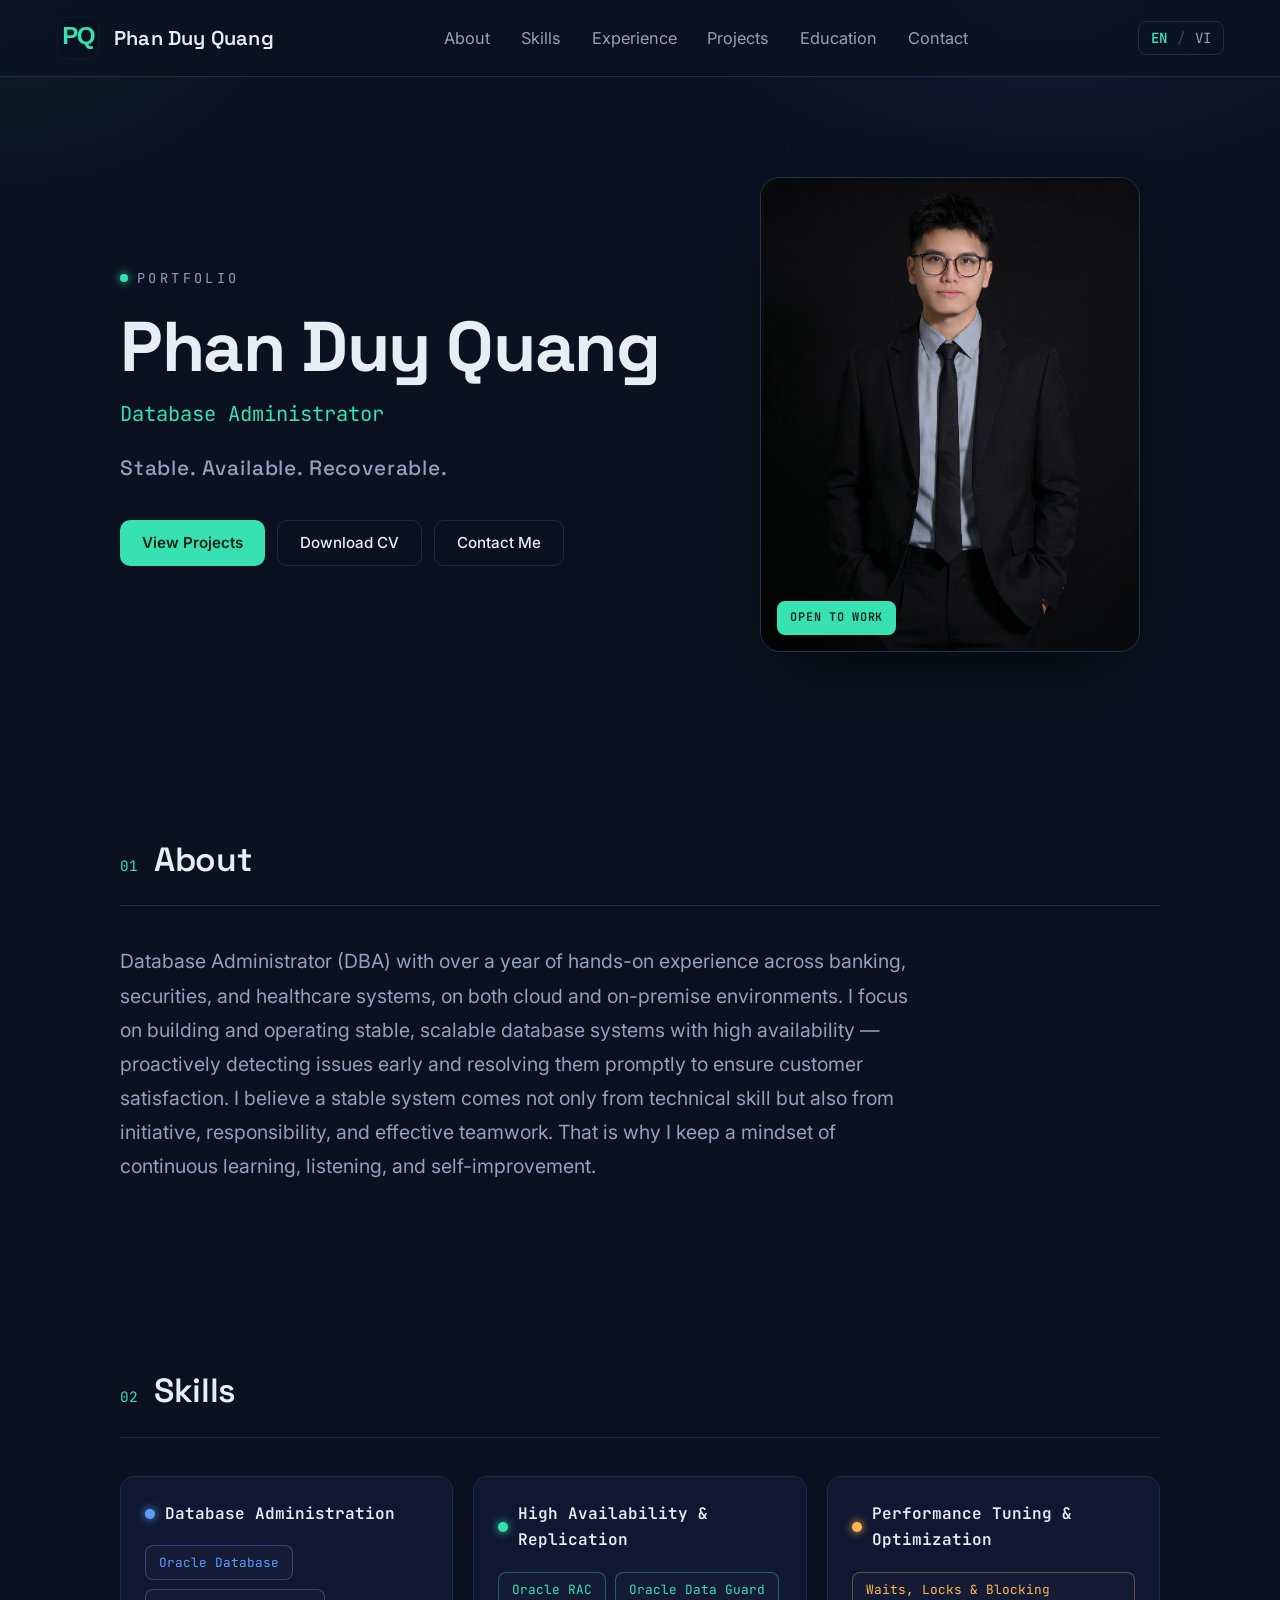
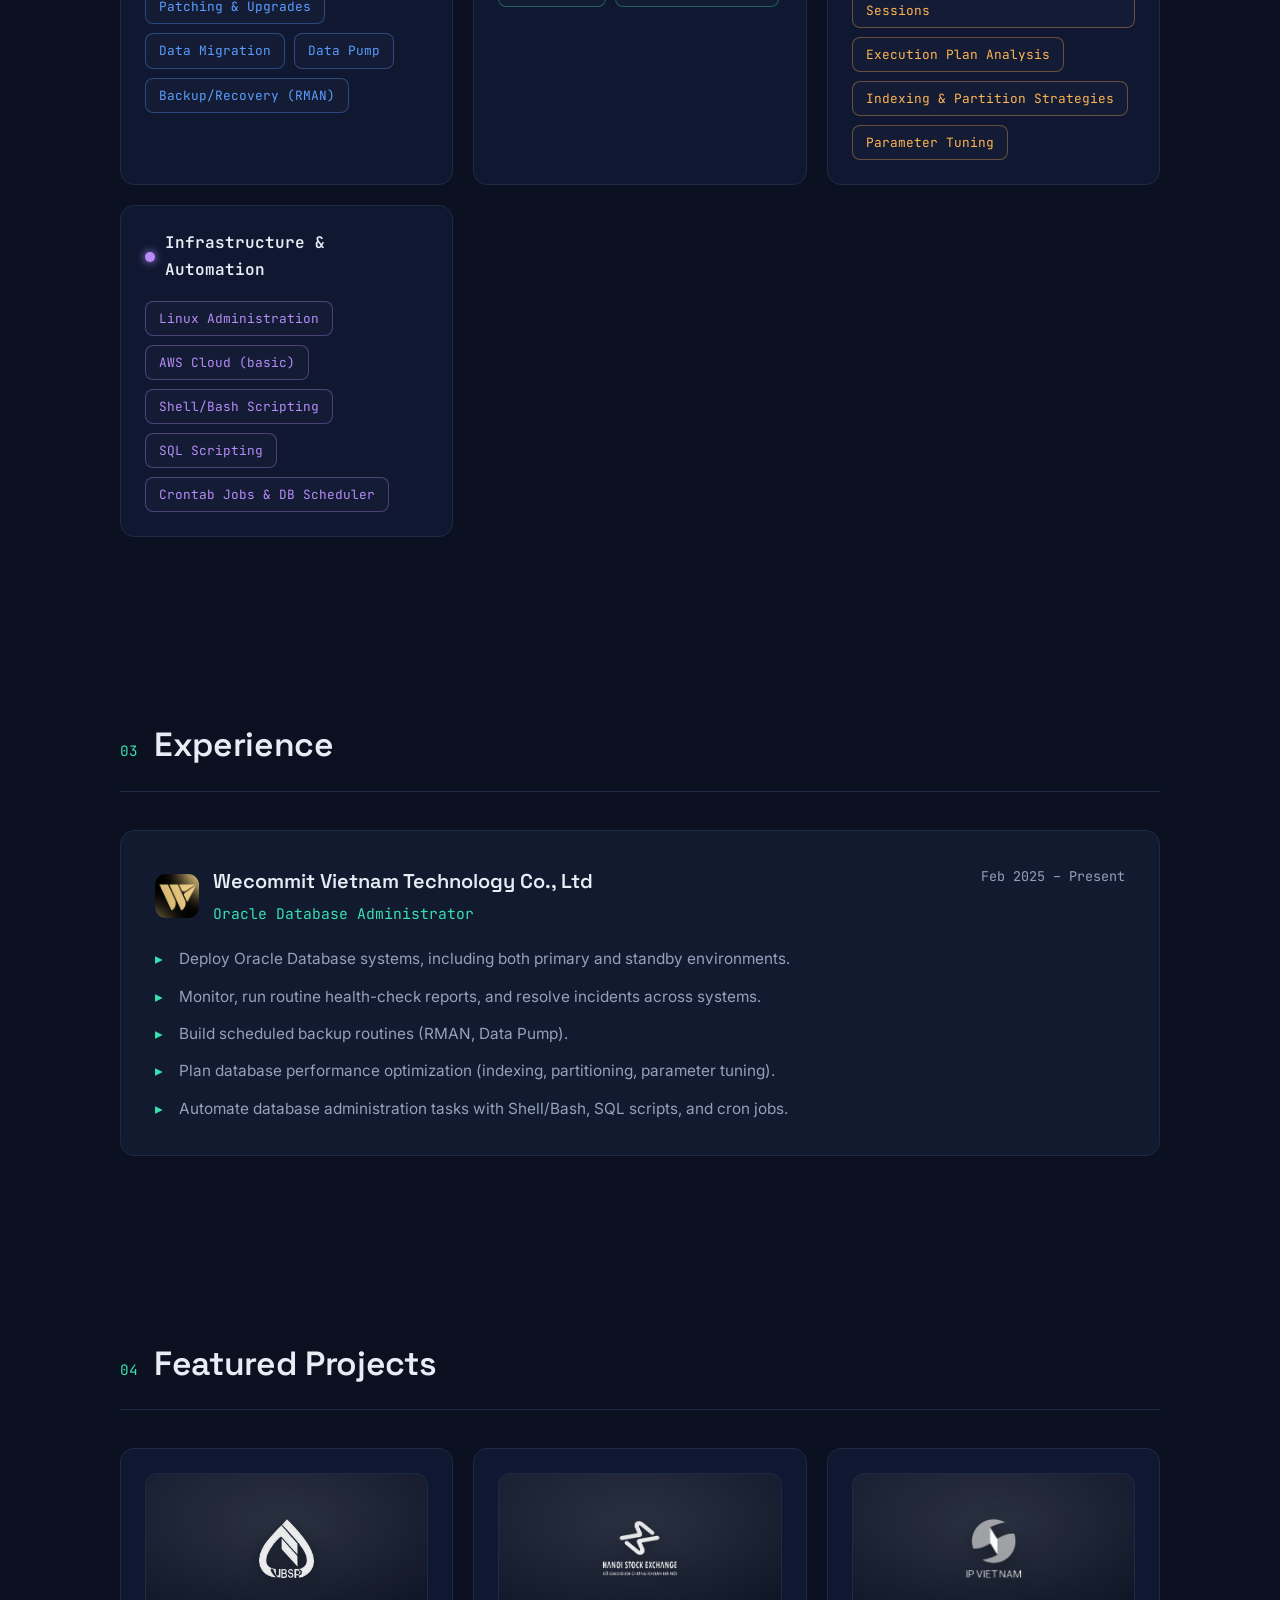
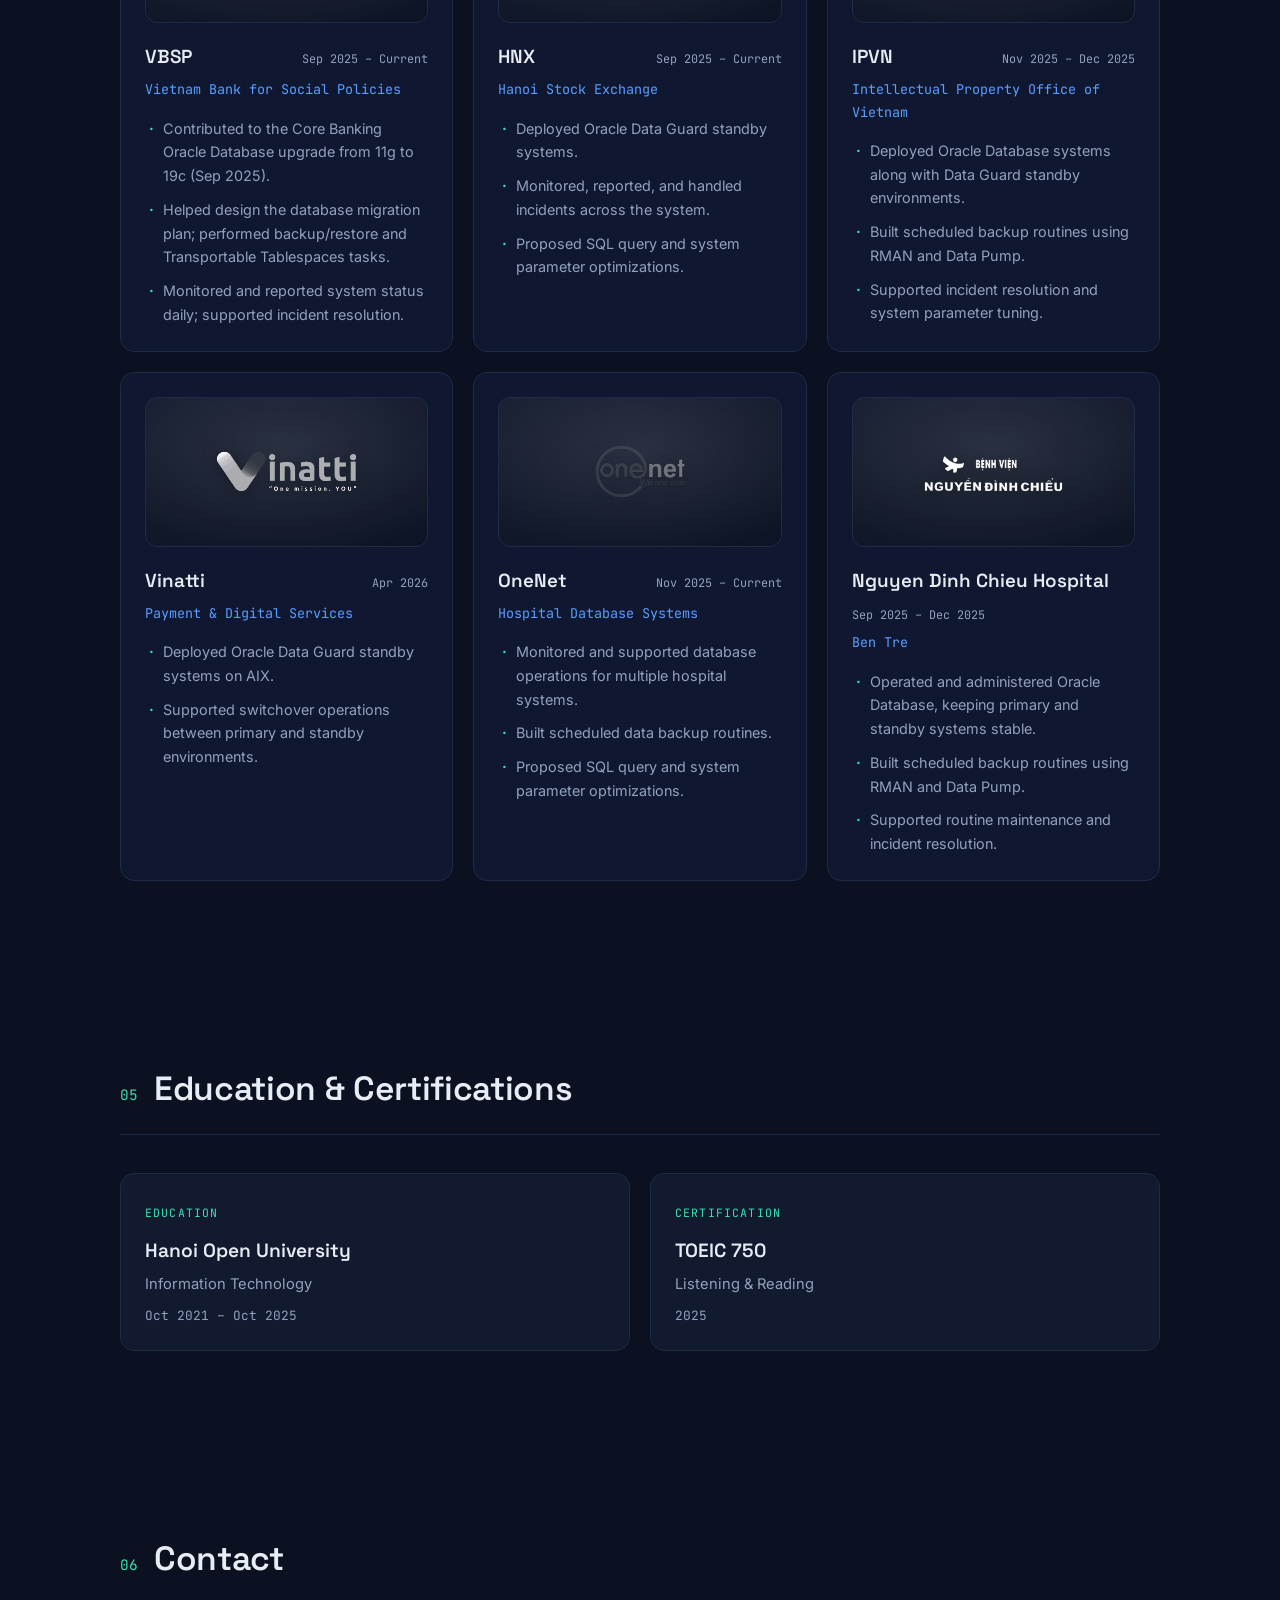
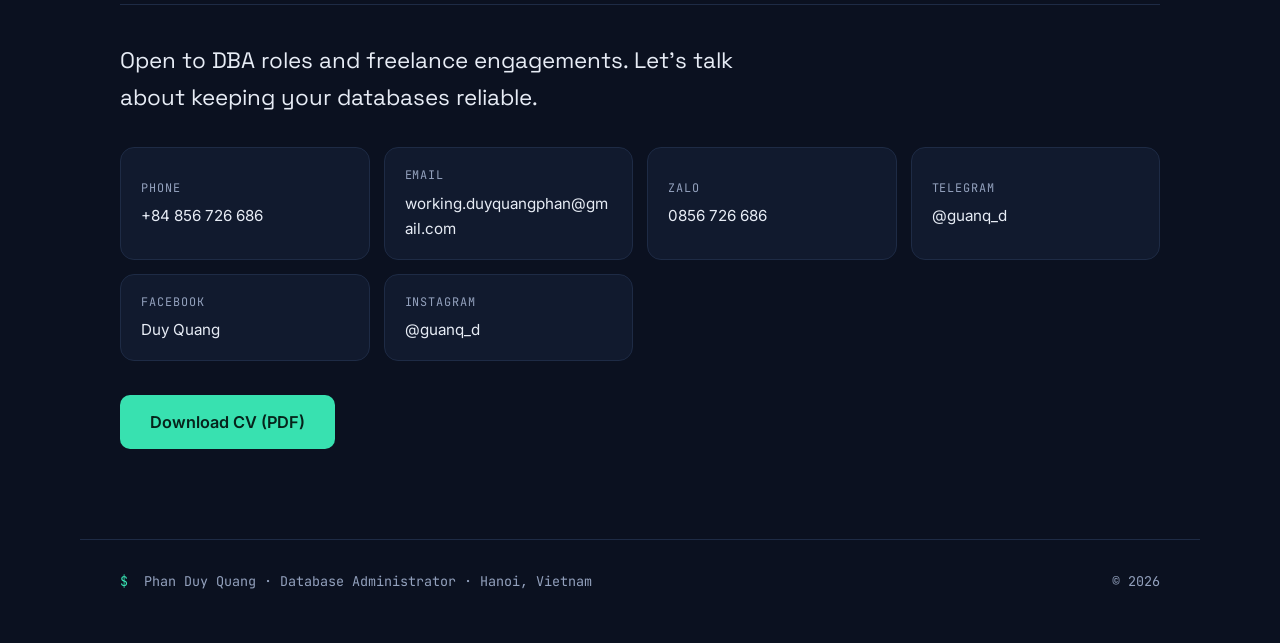
==== index.html @ d7427699 "web code xong" ====
<!doctype html>
<html lang="en">
  <head>
    <meta charset="UTF-8" />
    <meta name="viewport" content="width=device-width, initial-scale=1.0" />

    <title>Phan Duy Quang — Database Administrator</title>
    <meta
      name="description"
      content="Phan Duy Quang — Database Administrator (DBA). Production experience across banking, government, and healthcare systems. Stable. Available. Recoverable."
    />
    <meta name="author" content="Phan Duy Quang" />

    <meta property="og:type" content="website" />
    <meta
      property="og:title"
      content="Phan Duy Quang — Database Administrator"
    />
    <meta
      property="og:description"
      content="DBA · Banking, government & healthcare systems · Stable. Available. Recoverable."
    />
    <meta property="og:image" content="assets/og-image.png" />

    <link rel="icon" href="assets/logo-pq.svg" />

    <link rel="preconnect" href="https://fonts.googleapis.com" />
    <link rel="preconnect" href="https://fonts.gstatic.com" crossorigin />
    <link
      href="https://fonts.googleapis.com/css2?family=Space+Grotesk:wght@400;500;600;700&family=Inter:wght@400;500;600&family=JetBrains+Mono:wght@400;500;600&display=swap"
      rel="stylesheet"
    />

    <link rel="stylesheet" href="style.css" />
  </head>
  <body>
    <!-- ========================= NAVBAR ========================= -->
    <header class="nav" id="nav">
      <a href="#hero" class="nav__brand">
        <img src="assets/logo-pq.svg" alt="PQ" class="nav__logo" />
        <span class="nav__name">Phan Duy Quang</span>
      </a>

      <nav class="nav__links" id="navLinks">
        <a href="#about" data-i18n="nav.about">About</a>
        <a href="#skills" data-i18n="nav.skills">Skills</a>
        <a href="#experience" data-i18n="nav.experience">Experience</a>
        <a href="#projects" data-i18n="nav.projects">Projects</a>
        <a href="#education" data-i18n="nav.education">Education</a>
        <a href="#contact" data-i18n="nav.contact">Contact</a>
        <button class="lang-toggle lang-toggle--inmenu" data-lang-toggle>
          <span class="lang-toggle__opt" data-lang-en>EN</span>
          <span class="lang-toggle__sep">/</span>
          <span class="lang-toggle__opt" data-lang-vi>VI</span>
        </button>
      </nav>

      <div class="nav__right">
        <button class="lang-toggle lang-toggle--desktop" data-lang-toggle>
          <span class="lang-toggle__opt" data-lang-en>EN</span>
          <span class="lang-toggle__sep">/</span>
          <span class="lang-toggle__opt" data-lang-vi>VI</span>
        </button>
        <button
          class="nav__burger"
          id="burger"
          aria-label="Menu"
          aria-expanded="false"
        >
          <span></span><span></span><span></span>
        </button>
      </div>
    </header>

    <main>
      <!-- ========================= HERO ========================= -->
      <section class="hero" id="hero">
        <div class="hero__inner reveal">
          <p class="hero__eyebrow">
            <span class="hero__status-dot"></span>
            <span>PORTFOLIO</span>
          </p>
          <h1 class="hero__name">Phan Duy Quang</h1>
          <p class="hero__role">Database Administrator</p>
          <p class="hero__tagline" data-i18n="hero.tagline">
            Stable. Available. Recoverable.
          </p>
          <div class="hero__cta">
            <a
              href="#projects"
              class="btn btn--primary"
              data-i18n="hero.viewProjects"
              >View Projects</a
            >
            <a
              href="assets/CV_PhanDuyQuang_EN.pdf"
              download
              class="btn btn--ghost"
              data-i18n="hero.downloadCV"
              >Download CV</a
            >
            <a href="#contact" class="btn btn--ghost" data-i18n="hero.contact"
              >Contact Me</a
            >
          </div>
        </div>

        <div class="hero__photo reveal">
          <div class="hero__photo-frame">
            <img src="assets/portrait_hero.png" alt="Phan Duy Quang" />
            <span class="hero__photo-badge" data-i18n="hero.openToWork"
              >OPEN TO WORK</span
            >
          </div>
        </div>
      </section>

      <!-- ========================= ABOUT ========================= -->
      <section class="section" id="about">
        <div class="section__head reveal">
          <span class="section__no">01</span>
          <h2 class="section__title" data-i18n="about.title">About</h2>
        </div>
        <div class="about reveal">
          <p class="about__lead" data-i18n="about.text">
            Database Administrator (DBA) with over a year of hands-on experience
            across banking, securities, and healthcare systems, on both cloud
            and on-premise environments. I focus on building and operating
            stable, scalable database systems with high availability —
            proactively detecting issues early and resolving them promptly to
            ensure customer satisfaction. I believe a stable system comes not
            only from technical skill but also from initiative, responsibility,
            and effective teamwork. That is why I keep a mindset of continuous
            learning, listening, and self-improvement.
          </p>
        </div>
      </section>

      <!-- ========================= SKILLS (4 card màu) ========================= -->
      <section class="section" id="skills">
        <div class="section__head reveal">
          <span class="section__no">02</span>
          <h2 class="section__title" data-i18n="skills.title">Skills</h2>
        </div>

        <div class="skillgrid">
          <!-- Card 1: xanh dương -->
          <div class="skillcard skillcard--blue reveal">
            <div class="skillcard__head">
              <span class="skillcard__dot"></span>
              <h3 class="skillcard__name" data-i18n="skills.g1">
                Database Administration
              </h3>
            </div>
            <div class="skillcard__tags">
              <span>Oracle Database</span>
              <span>Patching &amp; Upgrades</span>
              <span>Data Migration</span>
              <span>Data Pump</span>
              <span>Backup/Recovery (RMAN)</span>
            </div>
          </div>

          <!-- Card 2: xanh lá -->
          <div class="skillcard skillcard--green reveal">
            <div class="skillcard__head">
              <span class="skillcard__dot"></span>
              <h3 class="skillcard__name" data-i18n="skills.g2">
                High Availability &amp; Replication
              </h3>
            </div>
            <div class="skillcard__tags">
              <span>Oracle RAC</span>
              <span>Oracle Data Guard</span>
            </div>
          </div>

          <!-- Card 3: cam -->
          <div class="skillcard skillcard--orange reveal">
            <div class="skillcard__head">
              <span class="skillcard__dot"></span>
              <h3 class="skillcard__name" data-i18n="skills.g3">
                Performance Tuning &amp; Optimization
              </h3>
            </div>
            <div class="skillcard__tags">
              <span>Waits, Locks &amp; Blocking Sessions</span>
              <span>Execution Plan Analysis</span>
              <span>Indexing &amp; Partition Strategies</span>
              <span>Parameter Tuning</span>
            </div>
          </div>

          <!-- Card 4: tím -->
          <div class="skillcard skillcard--purple reveal">
            <div class="skillcard__head">
              <span class="skillcard__dot"></span>
              <h3 class="skillcard__name" data-i18n="skills.g4">
                Infrastructure &amp; Automation
              </h3>
            </div>
            <div class="skillcard__tags">
              <span>Linux Administration</span>
              <span>AWS Cloud (basic)</span>
              <span>Shell/Bash Scripting</span>
              <span>SQL Scripting</span>
              <span>Crontab Jobs &amp; DB Scheduler</span>
            </div>
          </div>
        </div>
      </section>

      <!-- ========================= EXPERIENCE ========================= -->
      <section class="section" id="experience">
        <div class="section__head reveal">
          <span class="section__no">03</span>
          <h2 class="section__title" data-i18n="experience.title">
            Experience
          </h2>
        </div>
        <div class="exp reveal">
          <div class="exp__head">
            <div class="exp__company-wrap">
              <img src="assets\wecommit.jpg" alt="Wecommit" class="exp__logo" />
              <div>
                <h3 class="exp__company">
                  Wecommit Vietnam Technology Co., Ltd
                </h3>
                <p class="exp__role">Oracle Database Administrator</p>
              </div>
            </div>
            <span class="exp__date"
              >Feb 2025 –
              <span data-i18n="experience.present">Present</span></span
            >
          </div>
          <ul class="exp__list">
            <li data-i18n="experience.b1">
              Deploy Oracle Database systems, including both primary and standby
              environments.
            </li>
            <li data-i18n="experience.b2">
              Monitor, run routine health-check reports, and resolve incidents
              across systems.
            </li>
            <li data-i18n="experience.b3">
              Build scheduled backup routines (RMAN, Data Pump).
            </li>
            <li data-i18n="experience.b4">
              Plan database performance optimization (indexing, partitioning,
              parameter tuning).
            </li>
            <li data-i18n="experience.b5">
              Automate database administration tasks with Shell/Bash, SQL
              scripts, and cron jobs.
            </li>
          </ul>
        </div>
      </section>

      <!-- ========================= PROJECTS (6 card, có logo, không tech badge) ========================= -->
      <section class="section" id="projects">
        <div class="section__head reveal">
          <span class="section__no">04</span>
          <h2 class="section__title" data-i18n="projects.title">
            Featured Projects
          </h2>
        </div>
        <div class="projects">
          <!-- 1. VBSP -->
          <article class="project reveal">
            <div class="project__logo" data-overlay="View details">
              <img src="assets/logo_vbsp.png" alt="VBSP" />
            </div>
            <div class="project__top">
              <h3 class="project__name">VBSP</h3>
              <span class="project__date"
                >Sep 2025 – <span data-i18n="proj.current">Current</span></span
              >
            </div>
            <p class="project__sub" data-i18n="projects.p1sub">
              Vietnam Bank for Social Policies
            </p>
            <ul class="project__list">
              <li data-i18n="projects.p1b1">
                Contributed to the Core Banking Oracle Database upgrade from 11g
                to 19c (Sep 2025).
              </li>
              <li data-i18n="projects.p1b2">
                Helped design the database migration plan; performed
                backup/restore and Transportable Tablespaces tasks.
              </li>
              <li data-i18n="projects.p1b3">
                Monitored and reported system status daily; supported incident
                resolution.
              </li>
            </ul>
          </article>

          <!-- 2. HNX -->
          <article class="project reveal">
            <div class="project__logo" data-overlay="View details">
              <img src="assets/logo_hnx.png" alt="HNX" />
            </div>
            <div class="project__top">
              <h3 class="project__name">HNX</h3>
              <span class="project__date"
                >Sep 2025 – <span data-i18n="proj.current2">Current</span></span
              >
            </div>
            <p class="project__sub" data-i18n="projects.p2sub">
              Hanoi Stock Exchange
            </p>
            <ul class="project__list">
              <li data-i18n="projects.p2b1">
                Deployed Oracle Data Guard standby systems.
              </li>
              <li data-i18n="projects.p2b2">
                Monitored, reported, and handled incidents across the system.
              </li>
              <li data-i18n="projects.p2b3">
                Proposed SQL query and system parameter optimizations.
              </li>
            </ul>
          </article>

          <!-- 3. IPVN -->
          <article class="project reveal">
            <div class="project__logo" data-overlay="View details">
              <img src="assets/logo_ipvn.png" alt="IPVN" />
            </div>
            <div class="project__top">
              <h3 class="project__name">IPVN</h3>
              <span class="project__date">Nov 2025 – Dec 2025</span>
            </div>
            <p class="project__sub" data-i18n="projects.p3sub">
              Intellectual Property Office of Vietnam
            </p>
            <ul class="project__list">
              <li data-i18n="projects.p3b1">
                Deployed Oracle Database systems along with Data Guard standby
                environments.
              </li>
              <li data-i18n="projects.p3b2">
                Built scheduled backup routines using RMAN and Data Pump.
              </li>
              <li data-i18n="projects.p3b3">
                Supported incident resolution and system parameter tuning.
              </li>
            </ul>
          </article>

          <!-- 4. Vinatti -->
          <article class="project reveal">
            <div class="project__logo" data-overlay="View details">
              <img src="assets/logo_vinatti.png" alt="Vinatti" />
            </div>
            <div class="project__top">
              <h3 class="project__name">Vinatti</h3>
              <span class="project__date">Apr 2026</span>
            </div>
            <p class="project__sub" data-i18n="projects.p4sub">
              Payment &amp; Digital Services
            </p>
            <ul class="project__list">
              <li data-i18n="projects.p4b1">
                Deployed Oracle Data Guard standby systems on AIX.
              </li>
              <li data-i18n="projects.p4b2">
                Supported switchover operations between primary and standby
                environments.
              </li>
            </ul>
          </article>

          <!-- 5. OneNet -->
          <article class="project reveal">
            <div class="project__logo" data-overlay="View details">
              <img src="assets/logo_onenet.png" alt="OneNet" />
            </div>
            <div class="project__top">
              <h3 class="project__name">OneNet</h3>
              <span class="project__date"
                >Nov 2025 – <span data-i18n="proj.current3">Current</span></span
              >
            </div>
            <p class="project__sub" data-i18n="projects.p5sub">
              Hospital Database Systems
            </p>
            <ul class="project__list">
              <li data-i18n="projects.p5b1">
                Monitored and supported database operations for multiple
                hospital systems.
              </li>
              <li data-i18n="projects.p5b2">
                Built scheduled data backup routines.
              </li>
              <li data-i18n="projects.p5b3">
                Proposed SQL query and system parameter optimizations.
              </li>
            </ul>
          </article>

          <!-- 6. Bệnh viện Nguyễn Đình Chiểu -->
          <article class="project reveal">
            <div class="project__logo" data-overlay="View details">
              <img src="assets/logo_ndc.png" alt="Nguyen Dinh Chieu Hospital" />
            </div>
            <div class="project__top">
              <h3 class="project__name" data-i18n="projects.p6name">
                Nguyen Dinh Chieu Hospital
              </h3>
              <span class="project__date">Sep 2025 – Dec 2025</span>
            </div>
            <p class="project__sub" data-i18n="projects.p6sub">Ben Tre</p>
            <ul class="project__list">
              <li data-i18n="projects.p6b1">
                Operated and administered Oracle Database, keeping primary and
                standby systems stable.
              </li>
              <li data-i18n="projects.p6b2">
                Built scheduled backup routines using RMAN and Data Pump.
              </li>
              <li data-i18n="projects.p6b3">
                Supported routine maintenance and incident resolution.
              </li>
            </ul>
          </article>
        </div>
      </section>

      <!-- ========================= EDUCATION ========================= -->
      <section class="section" id="education">
        <div class="section__head reveal">
          <span class="section__no">05</span>
          <h2 class="section__title" data-i18n="education.title">
            Education &amp; Certifications
          </h2>
        </div>
        <div class="edu">
          <div class="edu__card reveal">
            <span class="edu__tag" data-i18n="education.eduTag">Education</span>
            <h3 class="edu__title" data-i18n="education.school">
              Hanoi Open University
            </h3>
            <p class="edu__meta" data-i18n="education.major">
              Information Technology
            </p>
            <p class="edu__date">Oct 2021 – Oct 2025</p>
          </div>
          <div class="edu__card reveal">
            <span class="edu__tag" data-i18n="education.certTag"
              >Certification</span
            >
            <h3 class="edu__title">TOEIC 750</h3>
            <p class="edu__meta">Listening &amp; Reading</p>
            <p class="edu__date">2025</p>
          </div>
        </div>
      </section>

      <!-- ========================= CONTACT (5 ô bấm được) ========================= -->
      <section class="section" id="contact">
        <div class="section__head reveal">
          <span class="section__no">06</span>
          <h2 class="section__title" data-i18n="contact.title">Contact</h2>
        </div>
        <div class="contact reveal">
          <p class="contact__lead" data-i18n="contact.lead">
            Open to DBA roles and freelance engagements. Let's talk about
            keeping your databases reliable.
          </p>

          <!-- Hàng trên: liên hệ trực tiếp -->
          <div class="contact__grid contact__grid--primary">
            <a class="contact__item" href="tel:+84856726686">
              <span class="contact__label" data-i18n="contact.phone"
                >Phone</span
              >
              <span class="contact__value">+84 856 726 686</span>
            </a>
            <a
              class="contact__item"
              href="mailto:working.duyquangphan@gmail.com"
            >
              <span class="contact__label">Email</span>
              <span class="contact__value">working.duyquangphan@gmail.com</span>
            </a>
            <a
              class="contact__item"
              href="https://zalo.me/0856726686"
              target="_blank"
              rel="noopener"
            >
              <span class="contact__label">Zalo</span>
              <span class="contact__value">0856 726 686</span>
            </a>
            <a
              class="contact__item"
              href="https://t.me/guanq_d"
              target="_blank"
              rel="noopener"
            >
              <span class="contact__label">Telegram</span>
              <span class="contact__value">@guanq_d</span>
            </a>
          </div>
          <!-- Hàng dưới: mạng xã hội -->
          <div class="contact__grid contact__grid--social">
            <a
              class="contact__item"
              href="https://www.facebook.com/duy.quang.97192"
              target="_blank"
              rel="noopener"
            >
              <span class="contact__label">Facebook</span>
              <span class="contact__value">Duy Quang</span>
            </a>
            <a
              class="contact__item"
              href="https://www.instagram.com/guanq_d/"
              target="_blank"
              rel="noopener"
            >
              <span class="contact__label">Instagram</span>
              <span class="contact__value">@guanq_d</span>
            </a>
          </div>

          <a
            href="assets/CV_PhanDuyQuang_EN.pdf"
            download
            class="btn btn--primary btn--lg contact__cv"
            data-i18n="contact.downloadCV"
            >Download CV (PDF)</a
          >
        </div>
      </section>
    </main>

    <!-- ========================= FOOTER ========================= -->
    <footer class="footer">
      <p class="footer__line">
        <span class="footer__prompt">$</span>
        <span>Phan Duy Quang · Database Administrator · Hanoi, Vietnam</span>
      </p>
      <p class="footer__year">© <span id="year"></span></p>
    </footer>

    <script src="script.js"></script>
  </body>
</html>
---- style.css ----
/* =========================================================
   PORTFOLIO — Phan Duy Quang (Database Administrator)
   Bản chốt: header to hơn, skills 4 card màu, 6 project card
   có logo, contact 5 ô bấm được.
   ========================================================= */

:root {
  --bg:        #0B1120;
  --bg-soft:   #111a2e;
  --bg-card:   #0f1830;
  --line:      #1e2b45;
  --text:      #e7ecf5;
  --text-dim:  #93a1bd;
  --accent:    #38E1B0;
  --accent-2:  #5b9dff;

  /* màu 4 nhóm skill */
  --sk-blue:   #5b9dff;
  --sk-green:  #38E1B0;
  --sk-orange: #ffb454;
  --sk-purple: #b78bfa;

  --font-display: "Space Grotesk", system-ui, sans-serif;
  --font-body:    "Inter", system-ui, sans-serif;
  --font-mono:    "JetBrains Mono", ui-monospace, monospace;

  --maxw: 1120px;
  --radius: 14px;
}

* { margin: 0; padding: 0; box-sizing: border-box; }
html { scroll-behavior: smooth; }
body {
  font-family: var(--font-body);
  background: var(--bg);
  color: var(--text);
  line-height: 1.65;
  -webkit-font-smoothing: antialiased;
  overflow-x: hidden;
}
body::before {
  content: "";
  position: fixed; inset: 0;
  background:
    radial-gradient(720px 420px at 82% -5%, rgba(91,157,255,.10), transparent 60%),
    radial-gradient(620px 420px at 0% 0%, rgba(56,225,176,.07), transparent 55%);
  pointer-events: none; z-index: 0;
}
a { color: inherit; text-decoration: none; }
ul { list-style: none; }
main, .nav, .footer { position: relative; z-index: 1; }

/* ============ NAVBAR (chữ to hơn) ============ */
.nav {
  position: sticky; top: 0;
  display: flex; align-items: center; justify-content: space-between;
  padding: 16px clamp(20px, 5vw, 56px);
  background: rgba(11,17,32,.72);
  backdrop-filter: blur(12px);
  border-bottom: 1px solid var(--line);
  z-index: 20;
}
.nav__brand { display: flex; align-items: center; gap: 14px; }
.nav__logo { width: 44px; height: 44px; border-radius: 11px; display: block; }
.nav__name {
  font-family: var(--font-display);
  font-weight: 600;
  font-size: 1.25rem;          /* to hơn bản cũ (1.08) */
  letter-spacing: .01em;
}
.nav__links { display: flex; align-items: center; gap: clamp(16px, 2.4vw, 34px); }
.nav__links a {
  font-size: 1.02rem;          /* to hơn bản cũ (.92) */
  color: var(--text-dim);
  transition: color .2s ease;
}
.nav__links a:hover { color: var(--text); }
.nav__right { display: flex; align-items: center; gap: 14px; }

.lang-toggle {
  font-family: var(--font-mono);
  font-size: .88rem;
  background: transparent;
  border: 1px solid var(--line);
  border-radius: 8px;
  padding: 7px 12px;
  color: var(--text-dim);
  cursor: pointer;
  transition: border-color .2s ease;
}
.lang-toggle:hover { border-color: var(--accent); }
.lang-toggle__opt.is-active { color: var(--accent); font-weight: 600; }
.lang-toggle__sep { opacity: .4; margin: 0 2px; }
.lang-toggle--inmenu { display: none; }

.nav__burger {
  display: none; flex-direction: column; gap: 5px;
  width: 44px; height: 44px;
  align-items: center; justify-content: center;
  background: transparent; border: 1px solid var(--line);
  border-radius: 10px; cursor: pointer;
}
.nav__burger span { width: 20px; height: 2px; background: var(--text); transition: transform .25s, opacity .25s; }
.nav__burger.is-open span:nth-child(1) { transform: translateY(7px) rotate(45deg); }
.nav__burger.is-open span:nth-child(2) { opacity: 0; }
.nav__burger.is-open span:nth-child(3) { transform: translateY(-7px) rotate(-45deg); }

/* ============ HERO ============ */
.hero {
  display: grid;
  grid-template-columns: 1.15fr .85fr;
  gap: 54px; align-items: center;
  max-width: var(--maxw);
  margin: 0 auto;
  padding: clamp(50px, 9vw, 100px) clamp(20px, 5vw, 40px) clamp(50px, 8vw, 90px);
}
.hero__eyebrow {
  display: inline-flex; align-items: center; gap: 9px;
  font-family: var(--font-mono);
  font-size: .85rem;
  letter-spacing: .25em;
  color: var(--text-dim);
  margin-bottom: 22px;
}
.hero__status-dot {
  width: 8px; height: 8px; border-radius: 50%;
  background: var(--accent);
  box-shadow: 0 0 8px var(--accent);
  animation: pulse 2.4s ease-in-out infinite;
}
@keyframes pulse {
  0%,100% { opacity: 1; transform: scale(1); }
  50%     { opacity: .4; transform: scale(.7); }
}
.hero__name {
  font-family: var(--font-display);
  font-weight: 700;
  font-size: clamp(2.5rem, 6.5vw, 4.4rem);
  line-height: 1.02;
  letter-spacing: -0.02em;
}
.hero__role {
  font-family: var(--font-mono);
  color: var(--accent);
  font-size: clamp(1rem, 2.4vw, 1.28rem);
  margin-top: 14px;
}
.hero__tagline {
  font-family: var(--font-display);
  font-weight: 500;
  color: var(--text-dim);
  font-size: clamp(1.05rem, 2.4vw, 1.3rem);
  letter-spacing: .04em;
  margin-top: 20px;
}
.hero__cta { display: flex; flex-wrap: wrap; gap: 12px; margin-top: 34px; }

.btn {
  display: inline-flex; align-items: center; justify-content: center;
  min-height: 46px; padding: 0 22px;
  border-radius: 10px;
  font-size: .95rem; font-weight: 500;
  cursor: pointer;
  transition: transform .15s ease, background .2s ease, border-color .2s ease;
}
.btn:active { transform: translateY(1px); }
.btn--primary { background: var(--accent); color: #06231b; font-weight: 600; }
.btn--primary:hover { background: #5cecc4; }
.btn--ghost { background: transparent; color: var(--text); border: 1px solid var(--line); }
.btn--ghost:hover { border-color: var(--accent); color: var(--accent); }
.btn--lg { min-height: 54px; padding: 0 30px; font-size: 1.02rem; }

.hero__photo { display: flex; justify-content: center; }
.hero__photo-frame {
  position: relative;
  width: 100%; max-width: 380px;
  aspect-ratio: 4 / 5;
  border-radius: 20px; overflow: hidden;
  border: 1px solid #24344f;
  box-shadow: 0 30px 70px -30px rgba(0,0,0,.85);
}
.hero__photo-frame img {
  width: 100%; height: 100%;
  object-fit: cover; object-position: center top;
  display: block;
}
.hero__photo-badge {
  position: absolute; left: 16px; bottom: 16px;
  background: var(--accent); color: #06231b;
  font-family: var(--font-mono);
  font-size: .74rem; font-weight: 600; letter-spacing: .06em;
  padding: 7px 13px; border-radius: 8px;
}

/* ============ SECTION ============ */
.section {
  max-width: var(--maxw);
  margin: 0 auto;
  padding: clamp(50px, 9vw, 90px) clamp(20px, 5vw, 40px);
}
.section__head {
  display: flex; align-items: baseline; gap: 16px;
  margin-bottom: 38px; padding-bottom: 18px;
  border-bottom: 1px solid var(--line);
}
.section__no { font-family: var(--font-mono); font-size: .9rem; color: var(--accent); }
.section__title {
  font-family: var(--font-display);
  font-weight: 600;
  font-size: clamp(1.5rem, 4vw, 2.1rem);
  letter-spacing: -0.01em;
}

/* ============ ABOUT (1 khối duy nhất) ============ */
.about__lead {
  font-family: var(--font-body);
  font-size: clamp(1.02rem, 2.2vw, 1.22rem);
  font-weight: 400;
  line-height: 1.75;
  max-width: 66ch;
  color: var(--text-dim);          /* mờ hơn, dịu mắt */
}

/* ============ SKILLS — 4 card màu ============ */
.skillgrid {
  display: grid;
  grid-template-columns: repeat(auto-fit, minmax(300px, 1fr));
  gap: 20px;
}
.skillcard {
  background: var(--bg-card);
  border: 1px solid var(--line);
  border-radius: var(--radius);
  padding: 24px;
  transition: transform .18s ease, border-color .2s ease;
}
.skillcard:hover { transform: translateY(-4px); }
.skillcard__head { display: flex; align-items: center; gap: 10px; margin-bottom: 18px; }
.skillcard__dot { width: 10px; height: 10px; border-radius: 50%; flex-shrink: 0; }
.skillcard__name {
  font-family: var(--font-mono);
  font-size: 1rem;
  font-weight: 600;
}
.skillcard__tags { display: flex; flex-wrap: wrap; gap: 9px; }
.skillcard__tags span {
  font-family: var(--font-mono);
  font-size: .8rem;
  padding: 6px 13px;
  border-radius: 8px;
  border: 1px solid;
  background: rgba(255,255,255,.02);
}

/* màu từng card */
.skillcard--blue .skillcard__dot   { background: var(--sk-blue);   box-shadow: 0 0 8px var(--sk-blue); }
.skillcard--blue:hover             { border-color: var(--sk-blue); }
.skillcard--blue .skillcard__tags span { color: var(--sk-blue); border-color: rgba(91,157,255,.35); }

.skillcard--green .skillcard__dot  { background: var(--sk-green);  box-shadow: 0 0 8px var(--sk-green); }
.skillcard--green:hover            { border-color: var(--sk-green); }
.skillcard--green .skillcard__tags span { color: var(--sk-green); border-color: rgba(56,225,176,.35); }

.skillcard--orange .skillcard__dot { background: var(--sk-orange); box-shadow: 0 0 8px var(--sk-orange); }
.skillcard--orange:hover           { border-color: var(--sk-orange); }
.skillcard--orange .skillcard__tags span { color: var(--sk-orange); border-color: rgba(255,180,84,.35); }

.skillcard--purple .skillcard__dot { background: var(--sk-purple); box-shadow: 0 0 8px var(--sk-purple); }
.skillcard--purple:hover           { border-color: var(--sk-purple); }
.skillcard--purple .skillcard__tags span { color: var(--sk-purple); border-color: rgba(183,139,250,.35); }

/* ============ EXPERIENCE ============ */
.exp {
  background: var(--bg-soft);
  border: 1px solid var(--line);
  border-radius: var(--radius);
  padding: clamp(22px, 4vw, 34px);
}
.exp__head {
  display: flex; justify-content: space-between; align-items: flex-start;
  gap: 16px; flex-wrap: wrap; margin-bottom: 20px;
}
.exp__company-wrap { display: flex; align-items: center; gap: 14px; }
.exp__logo { width: 44px; height: 44px; border-radius: 11px; flex-shrink: 0; display: block; }
.exp__company { font-family: var(--font-display); font-size: 1.25rem; font-weight: 600; }
.exp__role { color: var(--accent); font-family: var(--font-mono); font-size: .92rem; margin-top: 4px; }
.exp__date { font-family: var(--font-mono); font-size: .84rem; color: var(--text-dim); white-space: nowrap; }
.exp__list { display: grid; gap: 12px; }
.exp__list li { position: relative; padding-left: 24px; color: var(--text-dim); font-size: .96rem; }
.exp__list li::before { content: "▸"; position: absolute; left: 0; color: var(--accent); }

/* ============ PROJECTS — 6 card, logo to ============ */
.projects {
  display: grid;
  grid-template-columns: repeat(auto-fit, minmax(300px, 1fr));
  gap: 20px;
}
.project {
  background: var(--bg-card);
  border: 1px solid var(--line);
  border-radius: var(--radius);
  padding: 24px;
  display: flex; flex-direction: column;
  transition: transform .18s ease, border-color .2s ease;
}
.project:hover { transform: translateY(-4px); border-color: var(--accent); }

/* Khung logo lớn kiểu "card ảnh" — nền tối gradient, hover hiện lớp phủ */
.project__logo {
  position: relative;
  width: 100%;
  height: 150px;
  border-radius: 12px;
  overflow: hidden;
  background:
    radial-gradient(120% 120% at 50% 35%, rgba(255,255,255,.10), transparent 60%),
    linear-gradient(160deg, #161d30 0%, #0d1424 100%);
  border: 1px solid var(--line);
  display: flex; align-items: center; justify-content: center;
  margin-bottom: 18px;
  padding: 22px;
}
.project__logo img {
  max-width: 78%; max-height: 70%;
  object-fit: contain;
  display: block;
  filter: drop-shadow(0 2px 8px rgba(0,0,0,.4));
}
/* Lớp phủ hover: "Xem chi tiết" */
.project__logo::after {
  content: attr(data-overlay);
  position: absolute;
  top: 12px; right: 12px;
  font-family: var(--font-mono);
  font-size: .72rem;
  color: var(--accent);
  background: rgba(11,17,32,.7);
  border: 1px solid rgba(56,225,176,.3);
  border-radius: 7px;
  padding: 4px 9px;
  opacity: 0;
  transform: translateY(-4px);
  transition: opacity .25s ease, transform .25s ease;
  pointer-events: none;
}
.project:hover .project__logo::after { opacity: 1; transform: translateY(0); }

.project__top {
  display: flex; justify-content: space-between; align-items: baseline;
  gap: 10px; flex-wrap: wrap;
}
.project__name { font-family: var(--font-display); font-size: 1.18rem; font-weight: 600; }
.project__date { font-family: var(--font-mono); font-size: .74rem; color: var(--text-dim); white-space: nowrap; }
.project__sub { color: var(--accent-2); font-size: .84rem; font-family: var(--font-mono); margin: 6px 0 16px; }
.project__list { display: grid; gap: 10px; }
.project__list li { position: relative; padding-left: 18px; font-size: .9rem; color: var(--text-dim); }
.project__list li::before { content: "·"; position: absolute; left: 4px; color: var(--accent); font-weight: 700; }

/* ============ EDUCATION ============ */
.edu {
  display: grid;
  grid-template-columns: repeat(auto-fit, minmax(260px, 1fr));
  gap: 20px;
}
.edu__card {
  background: var(--bg-soft);
  border: 1px solid var(--line);
  border-radius: var(--radius);
  padding: 24px;
}
.edu__tag { font-family: var(--font-mono); font-size: .72rem; color: var(--accent); text-transform: uppercase; letter-spacing: .1em; }
.edu__title { font-family: var(--font-display); font-size: 1.2rem; font-weight: 600; margin: 10px 0 6px; }
.edu__meta { color: var(--text-dim); font-size: .92rem; }
.edu__date { font-family: var(--font-mono); font-size: .8rem; color: var(--text-dim); margin-top: 8px; }

/* ============ CONTACT — 5 ô ============ */
.contact__lead {
  font-family: var(--font-display);
  font-size: clamp(1.1rem, 2.6vw, 1.4rem);
  max-width: 46ch;
  margin-bottom: 30px;
}
.contact__grid {
  display: grid;
  grid-template-columns: repeat(4, 1fr);
  gap: 14px;
  margin-bottom: 14px;
}
.contact__grid--social { margin-bottom: 34px; }
@media (max-width: 860px) {
  .contact__grid { grid-template-columns: repeat(2, 1fr); }
}
@media (max-width: 480px) {
  .contact__grid { grid-template-columns: 1fr; }
}
.contact__item {
  display: flex; flex-direction: column; gap: 5px;
  background: var(--bg-soft);
  border: 1px solid var(--line);
  border-radius: var(--radius);
  padding: 18px 20px;
  min-height: 78px;
  justify-content: center;
  transition: border-color .2s ease, transform .15s ease;
}
.contact__item:hover { border-color: var(--accent); transform: translateY(-2px); }
.contact__label { font-family: var(--font-mono); font-size: .74rem; color: var(--text-dim); text-transform: uppercase; letter-spacing: .08em; }
.contact__value { color: var(--text); font-size: .95rem; word-break: break-word; }

/* ============ FOOTER ============ */
.footer {
  max-width: var(--maxw);
  margin: 0 auto;
  padding: 30px clamp(20px, 5vw, 40px) 50px;
  border-top: 1px solid var(--line);
  display: flex; justify-content: space-between; align-items: center;
  gap: 12px; flex-wrap: wrap;
}
.footer__line { font-family: var(--font-mono); font-size: .84rem; color: var(--text-dim); }
.footer__prompt { color: var(--accent); margin-right: 8px; }
.footer__year { font-family: var(--font-mono); font-size: .84rem; color: var(--text-dim); }

/* ============ REVEAL ============ */
.reveal { opacity: 0; transform: translateY(18px); transition: opacity .6s ease, transform .6s ease; }
.reveal.is-visible { opacity: 1; transform: translateY(0); }

/* ============ RESPONSIVE ============ */
@media (max-width: 900px) {
  .hero { grid-template-columns: 1fr; gap: 40px; }
  .hero__photo { order: -1; }
  .hero__photo-frame { max-width: 300px; }
}

@media (max-width: 680px) {
  .nav__name { font-size: 1.1rem; }
  .nav__links {
    position: fixed; top: 66px; left: 0; right: 0;
    flex-direction: column; align-items: flex-start; gap: 4px;
    background: var(--bg-soft);
    border-bottom: 1px solid var(--line);
    padding: 14px 24px 22px;
    transform: translateY(-130%);
    transition: transform .3s ease;
    z-index: 15;
  }
  .nav__links.is-open { transform: translateY(0); }
  .nav__links a { width: 100%; padding: 12px 0; font-size: 1.05rem; border-bottom: 1px solid var(--line); }
  .lang-toggle--desktop { display: none; }
  .lang-toggle--inmenu { display: inline-block; margin-top: 14px; }
  .nav__burger { display: flex; }
  .hero__cta .btn { flex: 1 1 100%; }
  .footer { flex-direction: column; align-items: flex-start; }
}

@media (prefers-reduced-motion: reduce) {
  * { animation: none !important; transition: none !important; }
  .reveal { opacity: 1; transform: none; }
  html { scroll-behavior: auto; }
}

a:focus-visible, button:focus-visible {
  outline: 2px solid var(--accent);
  outline-offset: 3px;
  border-radius: 6px;
}
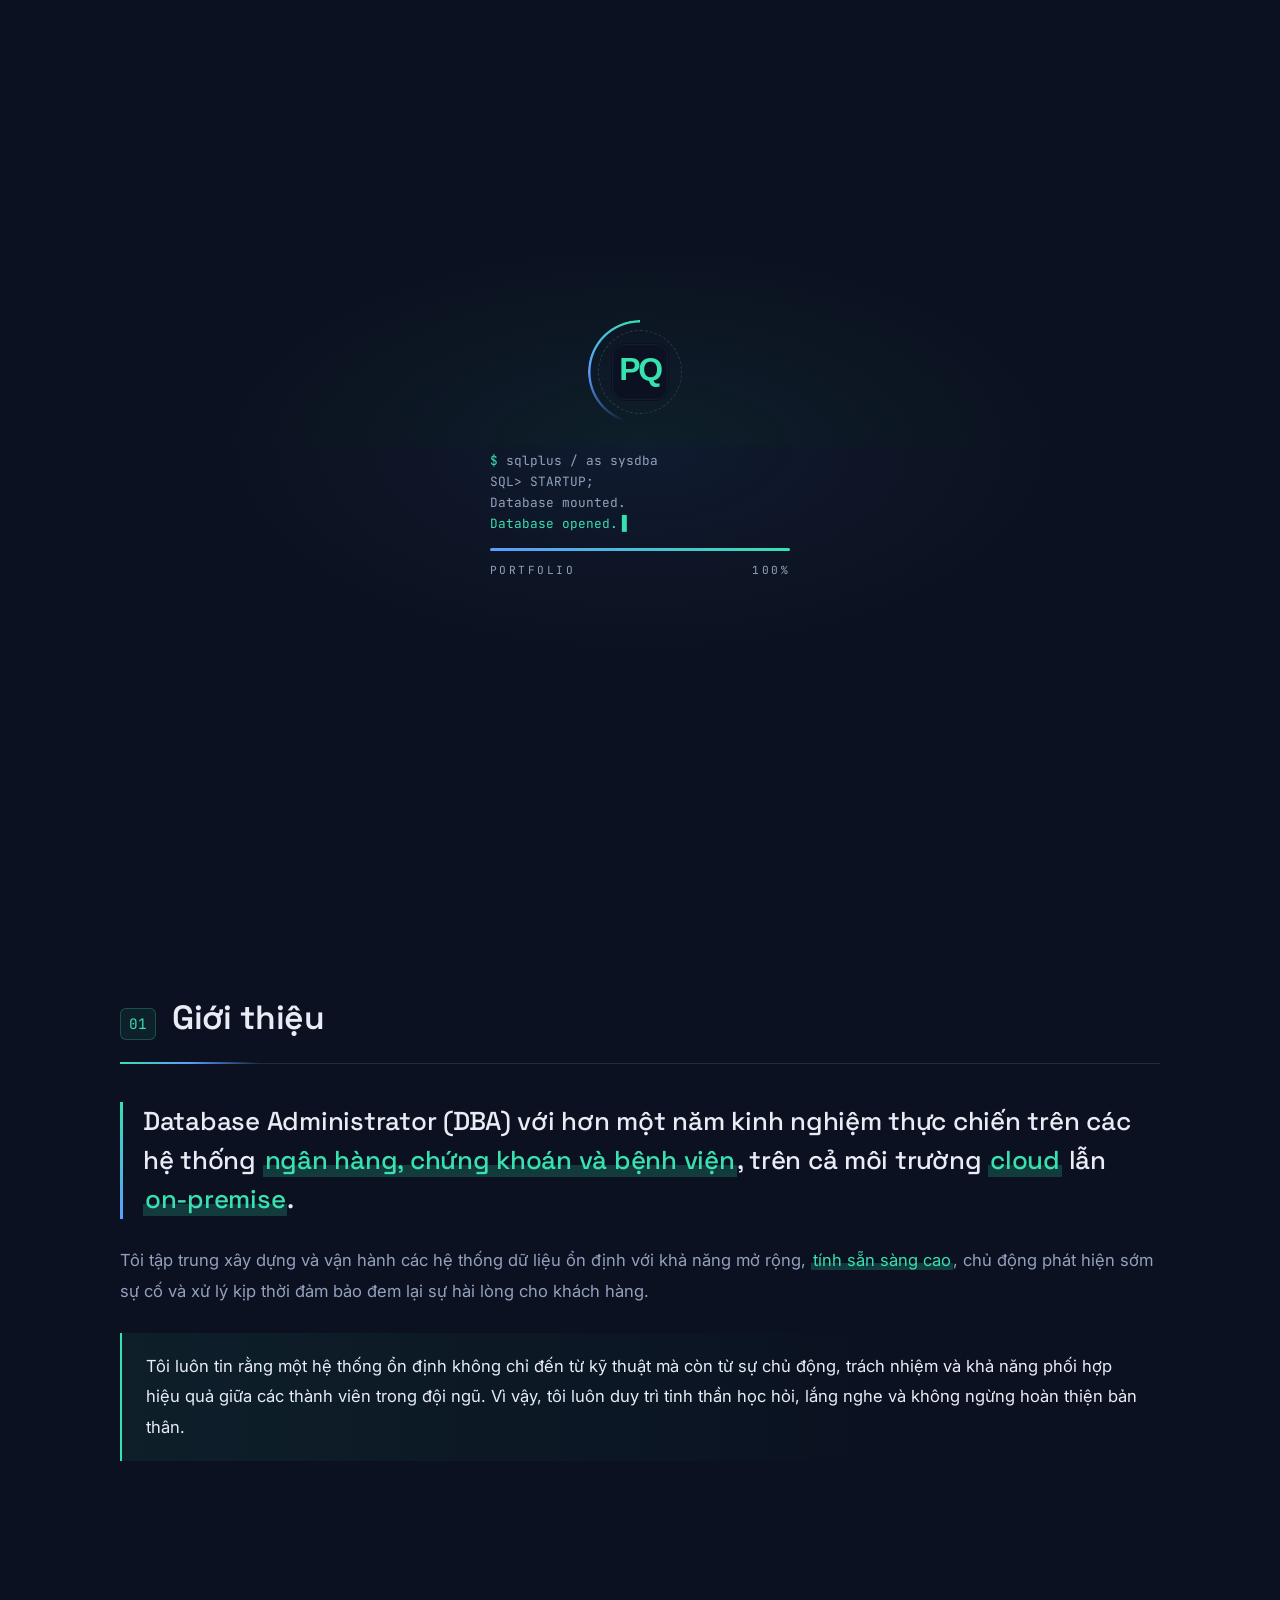
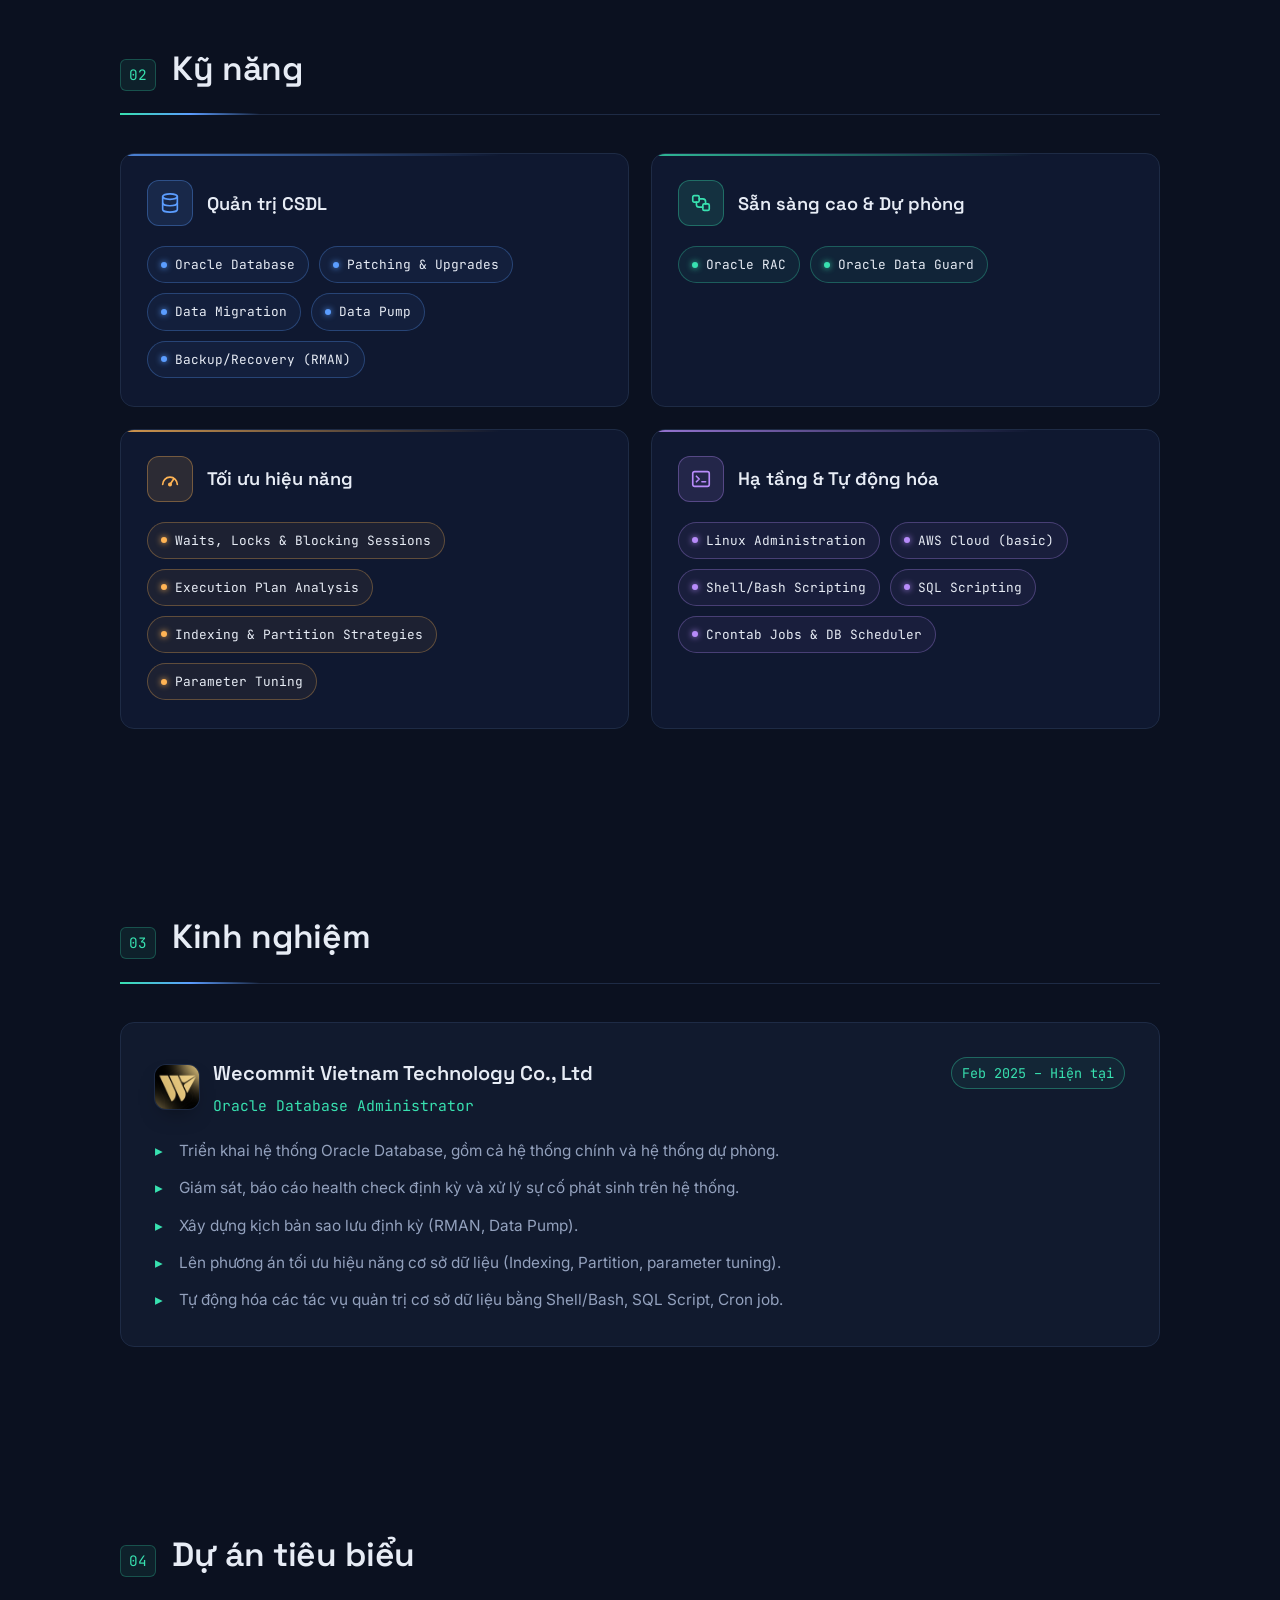
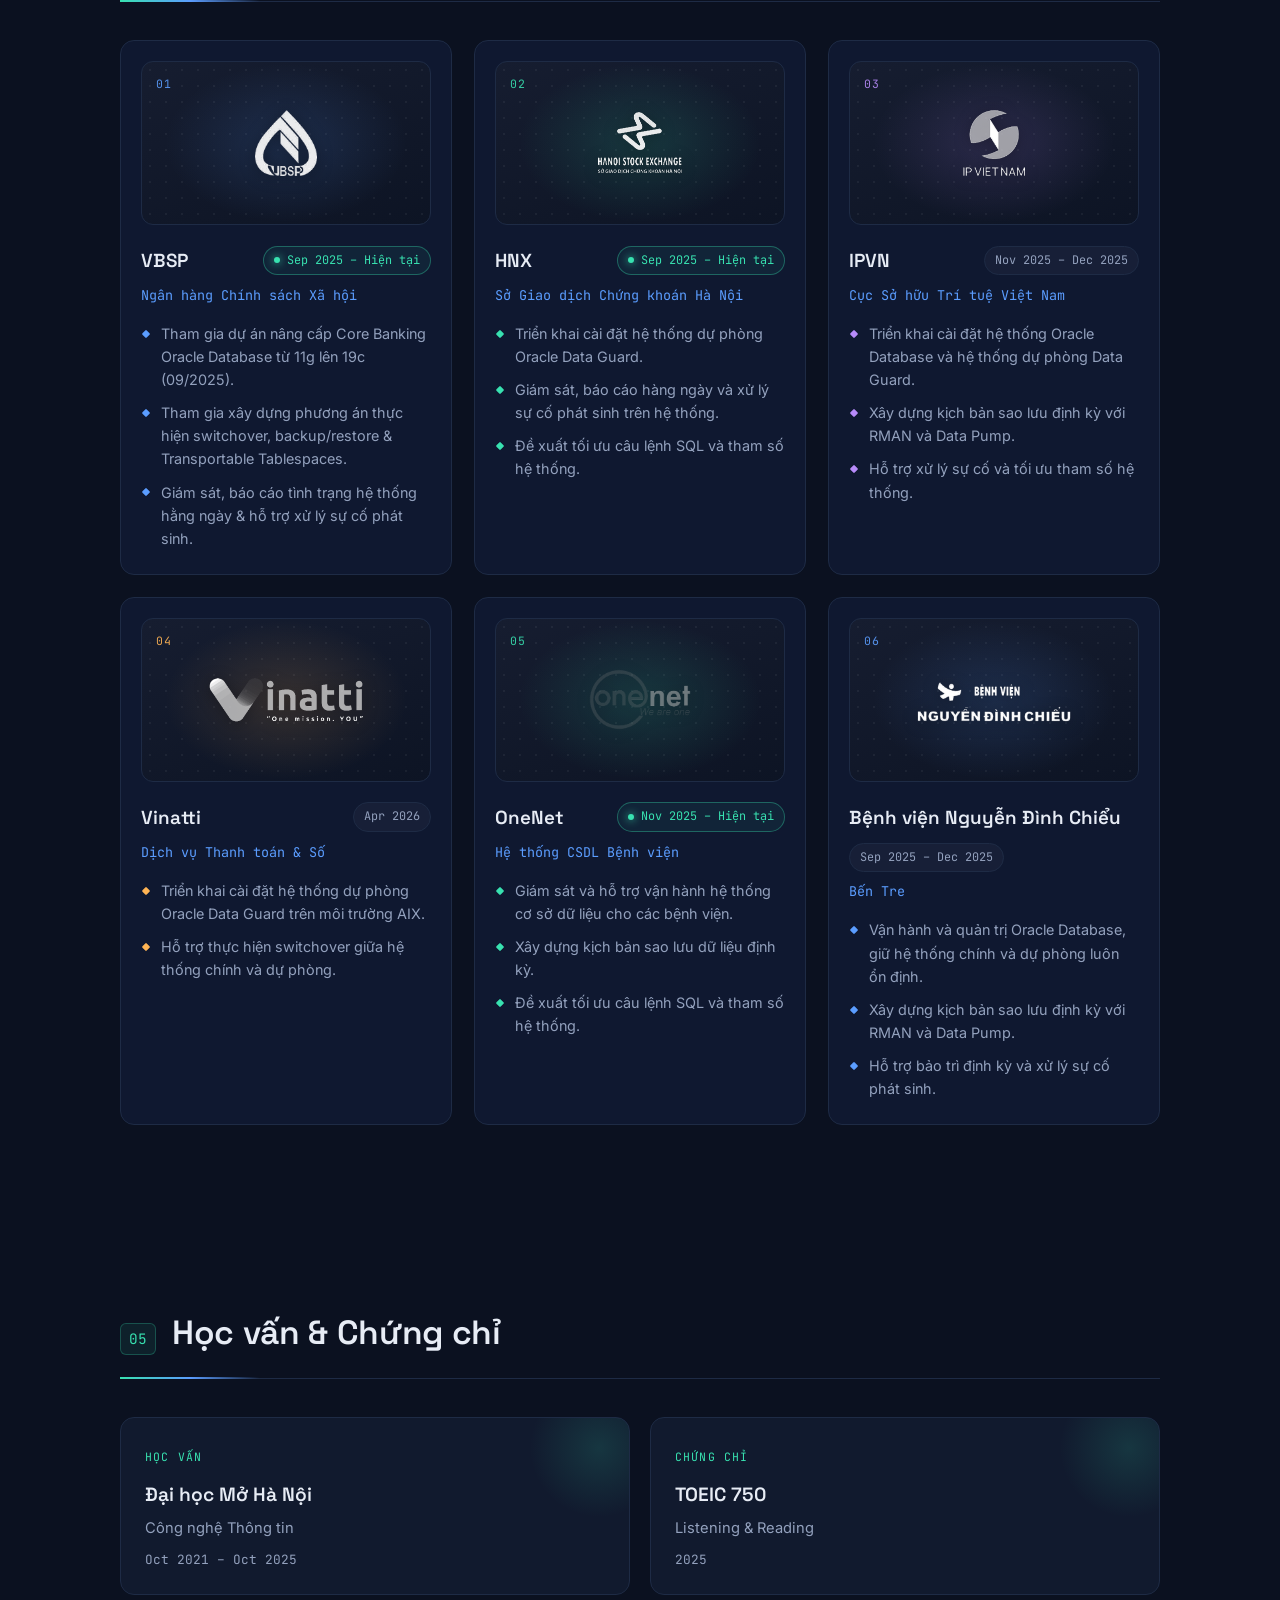
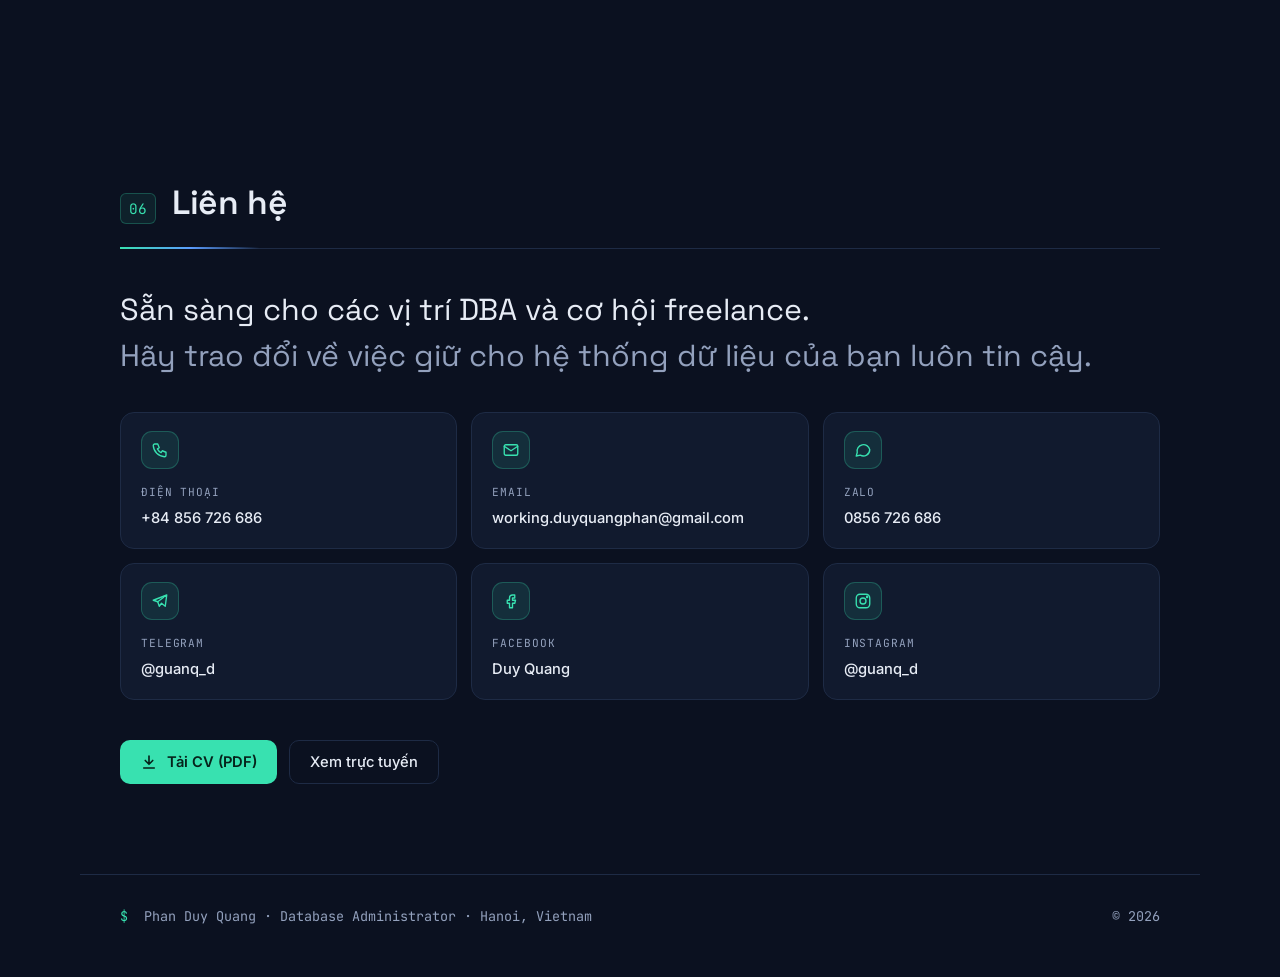
==== commit 7a090a21: "Upgrade portfolio UI/UX and redesign CV - Loader màn chờ kiểu khởi động Oracle, hero gõ chữ như term" ====
--- a/index.html
+++ b/index.html
@@ -31,11 +31,77 @@
       rel="stylesheet"
     />
 
+    <script>document.documentElement.classList.add("js");</script>
     <link rel="stylesheet" href="style.css" />
   </head>
-  <body>
+  <body class="is-loading">
+    <!-- ========================= LOADER (màn chờ) ========================= -->
+    <div class="loader" id="loader" aria-hidden="true">
+      <div class="loader__panel loader__panel--top"></div>
+      <div class="loader__panel loader__panel--bottom"></div>
+      <div class="loader__core">
+        <div class="loader__ring">
+          <img src="assets/logo-pq.svg" alt="" class="loader__logo" />
+        </div>
+        <div class="loader__term">
+          <p style="--d: 0"><span class="loader__prompt">$</span> sqlplus / as sysdba</p>
+          <p style="--d: 1">SQL&gt; STARTUP;</p>
+          <p style="--d: 2">Database mounted.</p>
+          <p style="--d: 3" class="loader__ok">Database opened.</p>
+        </div>
+        <div class="loader__bar"><span id="loaderBar"></span></div>
+        <div class="loader__meta">
+          <span>PORTFOLIO</span><span id="loaderPct">0%</span>
+        </div>
+      </div>
+    </div>
+
+    <!-- ========================= NỀN ĐỘNG: sao + mạng dữ liệu + đĩa bay ========================= -->
+    <canvas class="sky" id="sky" aria-hidden="true"></canvas>
+    <div class="ufo" id="ufoA" aria-hidden="true">
+      <svg viewBox="0 0 120 120">
+        <defs>
+          <linearGradient id="ufoBeam" x1="0" y1="0" x2="0" y2="1">
+            <stop offset="0" stop-color="#38E1B0" stop-opacity=".5" />
+            <stop offset="1" stop-color="#38E1B0" stop-opacity="0" />
+          </linearGradient>
+          <linearGradient id="ufoBody" x1="0" y1="0" x2="0" y2="1">
+            <stop offset="0" stop-color="#b9c7e2" />
+            <stop offset="1" stop-color="#34435f" />
+          </linearGradient>
+          <radialGradient id="ufoDome" cx=".4" cy=".35" r=".75">
+            <stop offset="0" stop-color="#d6fff2" stop-opacity=".95" />
+            <stop offset="1" stop-color="#38E1B0" stop-opacity=".2" />
+          </radialGradient>
+        </defs>
+        <path class="ufo__beam" d="M46 36 L74 36 L108 120 L12 120 Z" fill="url(#ufoBeam)" />
+        <path d="M42 30 A18 18 0 0 1 78 30 Z" fill="url(#ufoDome)" />
+        <ellipse cx="60" cy="32" rx="46" ry="9" fill="url(#ufoBody)" />
+        <ellipse cx="60" cy="29.5" rx="40" ry="3.5" fill="#dfe8f8" opacity=".35" />
+        <g class="ufo__lights">
+          <circle cx="28" cy="34" r="2.2" /><circle cx="44" cy="36" r="2.2" />
+          <circle cx="60" cy="37" r="2.2" /><circle cx="76" cy="36" r="2.2" />
+          <circle cx="92" cy="34" r="2.2" />
+        </g>
+      </svg>
+    </div>
+    <div class="ufo ufo--b" id="ufoB" aria-hidden="true">
+      <svg viewBox="0 0 120 120">
+        <path class="ufo__beam" d="M46 36 L74 36 L108 120 L12 120 Z" fill="url(#ufoBeam)" />
+        <path d="M42 30 A18 18 0 0 1 78 30 Z" fill="url(#ufoDome)" />
+        <ellipse cx="60" cy="32" rx="46" ry="9" fill="url(#ufoBody)" />
+        <ellipse cx="60" cy="29.5" rx="40" ry="3.5" fill="#dfe8f8" opacity=".35" />
+        <g class="ufo__lights">
+          <circle cx="28" cy="34" r="2.2" /><circle cx="44" cy="36" r="2.2" />
+          <circle cx="60" cy="37" r="2.2" /><circle cx="76" cy="36" r="2.2" />
+          <circle cx="92" cy="34" r="2.2" />
+        </g>
+      </svg>
+    </div>
+
     <!-- ========================= NAVBAR ========================= -->
     <header class="nav" id="nav">
+      <span class="nav__progress" id="scrollProgress"></span>
       <a href="#hero" class="nav__brand">
         <img src="assets/logo-pq.svg" alt="PQ" class="nav__logo" />
         <span class="nav__name">Phan Duy Quang</span>
@@ -75,8 +141,8 @@
     <main>
       <!-- ========================= HERO ========================= -->
       <section class="hero" id="hero">
-        <div class="hero__inner reveal">
-          <p class="hero__eyebrow">
+        <div class="hero__inner">
+          <p class="hero__eyebrow intro" style="--d: 0">
             <span class="hero__status-dot"></span>
             <span>PORTFOLIO</span>
           </p>
@@ -85,7 +151,7 @@
           <p class="hero__tagline" data-i18n="hero.tagline">
             Stable. Available. Recoverable.
           </p>
-          <div class="hero__cta">
+          <div class="hero__cta intro" style="--d: 6">
             <a
               href="#projects"
               class="btn btn--primary"
@@ -105,7 +171,7 @@
           </div>
         </div>
 
-        <div class="hero__photo reveal">
+        <div class="hero__photo intro" style="--d: 2">
           <div class="hero__photo-frame">
             <img src="assets/portrait_hero.png" alt="Phan Duy Quang" />
             <span class="hero__photo-badge" data-i18n="hero.openToWork"
@@ -113,6 +179,7 @@
             >
           </div>
         </div>
+        <a href="#about" class="hero__scroll" aria-label="Scroll down"><span></span></a>
       </section>
 
       <!-- ========================= ABOUT ========================= -->
@@ -121,8 +188,9 @@
           <span class="section__no">01</span>
           <h2 class="section__title" data-i18n="about.title">About</h2>
         </div>
-        <div class="about reveal">
-          <p class="about__lead" data-i18n="about.text">
+        <div class="about">
+          <div class="about__text reveal" id="aboutText">
+          <p class="about__lead">
             Database Administrator (DBA) with over a year of hands-on experience
             across banking, securities, and healthcare systems, on both cloud
             and on-premise environments. I focus on building and operating
@@ -133,6 +201,7 @@
             and effective teamwork. That is why I keep a mindset of continuous
             learning, listening, and self-improvement.
           </p>
+          </div>
         </div>
       </section>
 
@@ -147,7 +216,7 @@
           <!-- Card 1: xanh dương -->
           <div class="skillcard skillcard--blue reveal">
             <div class="skillcard__head">
-              <span class="skillcard__dot"></span>
+              <span class="skillcard__icon"><svg viewBox="0 0 24 24"><ellipse cx="12" cy="5" rx="8" ry="3"/><path d="M4 5v14c0 1.7 3.6 3 8 3s8-1.3 8-3V5"/><path d="M4 12c0 1.7 3.6 3 8 3s8-1.3 8-3"/></svg></span>
               <h3 class="skillcard__name" data-i18n="skills.g1">
                 Database Administration
               </h3>
@@ -164,7 +233,7 @@
           <!-- Card 2: xanh lá -->
           <div class="skillcard skillcard--green reveal">
             <div class="skillcard__head">
-              <span class="skillcard__dot"></span>
+              <span class="skillcard__icon"><svg viewBox="0 0 24 24"><rect x="3" y="4" width="7" height="7" rx="1.5"/><rect x="14" y="13" width="7" height="7" rx="1.5"/><path d="M10 7.5h4a3 3 0 0 1 3 3V13"/><path d="M14 16.5h-4a3 3 0 0 1-3-3V11"/></svg></span>
               <h3 class="skillcard__name" data-i18n="skills.g2">
                 High Availability &amp; Replication
               </h3>
@@ -178,7 +247,7 @@
           <!-- Card 3: cam -->
           <div class="skillcard skillcard--orange reveal">
             <div class="skillcard__head">
-              <span class="skillcard__dot"></span>
+              <span class="skillcard__icon"><svg viewBox="0 0 24 24"><path d="M4 18a8 8 0 1 1 16 0"/><path d="M12 18l4-6"/><circle cx="12" cy="18" r="1.3"/></svg></span>
               <h3 class="skillcard__name" data-i18n="skills.g3">
                 Performance Tuning &amp; Optimization
               </h3>
@@ -194,7 +263,7 @@
           <!-- Card 4: tím -->
           <div class="skillcard skillcard--purple reveal">
             <div class="skillcard__head">
-              <span class="skillcard__dot"></span>
+              <span class="skillcard__icon"><svg viewBox="0 0 24 24"><rect x="3" y="4" width="18" height="16" rx="2"/><path d="M7 9l3 3-3 3"/><path d="M13 15h4"/></svg></span>
               <h3 class="skillcard__name" data-i18n="skills.g4">
                 Infrastructure &amp; Automation
               </h3>
@@ -269,12 +338,13 @@
         <div class="projects">
           <!-- 1. VBSP -->
           <article class="project reveal">
-            <div class="project__logo" data-overlay="View details">
+            <div class="project__logo">
+              <span class="project__no">01</span>
               <img src="assets/logo_vbsp.png" alt="VBSP" />
             </div>
             <div class="project__top">
               <h3 class="project__name">VBSP</h3>
-              <span class="project__date"
+              <span class="project__date project__date--live"
                 >Sep 2025 – <span data-i18n="proj.current">Current</span></span
               >
             </div>
@@ -299,12 +369,13 @@
 
           <!-- 2. HNX -->
           <article class="project reveal">
-            <div class="project__logo" data-overlay="View details">
+            <div class="project__logo">
+              <span class="project__no">02</span>
               <img src="assets/logo_hnx.png" alt="HNX" />
             </div>
             <div class="project__top">
               <h3 class="project__name">HNX</h3>
-              <span class="project__date"
+              <span class="project__date project__date--live"
                 >Sep 2025 – <span data-i18n="proj.current2">Current</span></span
               >
             </div>
@@ -326,7 +397,8 @@
 
           <!-- 3. IPVN -->
           <article class="project reveal">
-            <div class="project__logo" data-overlay="View details">
+            <div class="project__logo">
+              <span class="project__no">03</span>
               <img src="assets/logo_ipvn.png" alt="IPVN" />
             </div>
             <div class="project__top">
@@ -352,7 +424,8 @@
 
           <!-- 4. Vinatti -->
           <article class="project reveal">
-            <div class="project__logo" data-overlay="View details">
+            <div class="project__logo">
+              <span class="project__no">04</span>
               <img src="assets/logo_vinatti.png" alt="Vinatti" />
             </div>
             <div class="project__top">
@@ -375,12 +448,13 @@
 
           <!-- 5. OneNet -->
           <article class="project reveal">
-            <div class="project__logo" data-overlay="View details">
+            <div class="project__logo">
+              <span class="project__no">05</span>
               <img src="assets/logo_onenet.png" alt="OneNet" />
             </div>
             <div class="project__top">
               <h3 class="project__name">OneNet</h3>
-              <span class="project__date"
+              <span class="project__date project__date--live"
                 >Nov 2025 – <span data-i18n="proj.current3">Current</span></span
               >
             </div>
@@ -403,7 +477,8 @@
 
           <!-- 6. Bệnh viện Nguyễn Đình Chiểu -->
           <article class="project reveal">
-            <div class="project__logo" data-overlay="View details">
+            <div class="project__logo">
+              <span class="project__no">06</span>
               <img src="assets/logo_ndc.png" alt="Nguyen Dinh Chieu Hospital" />
             </div>
             <div class="project__top">
@@ -471,9 +546,10 @@
             keeping your databases reliable.
           </p>
 
-          <!-- Hàng trên: liên hệ trực tiếp -->
-          <div class="contact__grid contact__grid--primary">
+          <!-- 6 ô liên hệ kích thước bằng nhau -->
+          <div class="contact__grid">
             <a class="contact__item" href="tel:+84856726686">
+              <span class="contact__icon"><svg viewBox="0 0 24 24"><path d="M5 4h4l2 5-2.5 1.5a11 11 0 0 0 5 5L15 13l5 2v4a2 2 0 0 1-2 2A16 16 0 0 1 3 6a2 2 0 0 1 2-2"/></svg></span>
               <span class="contact__label" data-i18n="contact.phone"
                 >Phone</span
               >
@@ -483,8 +559,9 @@
               class="contact__item"
               href="mailto:working.duyquangphan@gmail.com"
             >
+              <span class="contact__icon"><svg viewBox="0 0 24 24"><rect x="3" y="5" width="18" height="14" rx="2"/><path d="M3 7l9 6 9-6"/></svg></span>
               <span class="contact__label">Email</span>
-              <span class="contact__value">working.duyquangphan@gmail.com</span>
+              <span class="contact__value contact__value--email">working.duyquangphan@<wbr />gmail.com</span>
             </a>
             <a
               class="contact__item"
@@ -492,6 +569,7 @@
               target="_blank"
               rel="noopener"
             >
+              <span class="contact__icon"><svg viewBox="0 0 24 24"><path d="M21 11.5a8.5 8.5 0 0 1-12.6 7.4L3 20l1.3-4.7A8.5 8.5 0 1 1 21 11.5z"/></svg></span>
               <span class="contact__label">Zalo</span>
               <span class="contact__value">0856 726 686</span>
             </a>
@@ -501,18 +579,17 @@
               target="_blank"
               rel="noopener"
             >
+              <span class="contact__icon"><svg viewBox="0 0 24 24"><path d="M21 4L3 11l6 2 2 6 3-4 5 4 2-15z"/><path d="M9 13l8-6"/></svg></span>
               <span class="contact__label">Telegram</span>
               <span class="contact__value">@guanq_d</span>
             </a>
-          </div>
-          <!-- Hàng dưới: mạng xã hội -->
-          <div class="contact__grid contact__grid--social">
             <a
               class="contact__item"
               href="https://www.facebook.com/duy.quang.97192"
               target="_blank"
               rel="noopener"
             >
+              <span class="contact__icon"><svg viewBox="0 0 24 24"><path d="M14 8h3V4h-3a4 4 0 0 0-4 4v3H7v4h3v6h4v-6h3l1-4h-4V8z"/></svg></span>
               <span class="contact__label">Facebook</span>
               <span class="contact__value">Duy Quang</span>
             </a>
@@ -522,18 +599,19 @@
               target="_blank"
               rel="noopener"
             >
+              <span class="contact__icon"><svg viewBox="0 0 24 24"><rect x="3" y="3" width="18" height="18" rx="5"/><circle cx="12" cy="12" r="4"/><circle cx="17.5" cy="6.5" r=".8"/></svg></span>
               <span class="contact__label">Instagram</span>
               <span class="contact__value">@guanq_d</span>
             </a>
           </div>
-
-          <a
-            href="assets/CV_PhanDuyQuang_EN.pdf"
-            download
-            class="btn btn--primary btn--lg contact__cv"
-            data-i18n="contact.downloadCV"
-            >Download CV (PDF)</a
-          >
+          <!-- Tải CV -->
+          <div class="contact__cv">
+            <a href="assets/CV_PhanDuyQuang_EN.pdf" download data-cv-download class="btn btn--primary">
+              <svg class="btn__icon" viewBox="0 0 24 24"><path d="M12 4v11M7 10l5 5 5-5M5 20h14"/></svg>
+              <span data-i18n="contact.downloadCV">Download CV (PDF)</span>
+            </a>
+            <a href="assets/CV_PhanDuyQuang_EN.pdf" data-cv-view target="_blank" rel="noopener" class="btn btn--ghost" data-i18n="cv.view">View online</a>
+          </div>
         </div>
       </section>
     </main>
@@ -547,6 +625,15 @@
       <p class="footer__year">© <span id="year"></span></p>
     </footer>
 
+    <!-- Nút lên đầu trang (vòng tròn = tiến độ cuộn) -->
+    <a href="#hero" class="to-top" id="toTop" aria-label="Back to top">
+      <svg class="to-top__ring" viewBox="0 0 48 48">
+        <circle cx="24" cy="24" r="22" />
+        <circle cx="24" cy="24" r="22" id="toTopProgress" />
+      </svg>
+      <svg class="to-top__arrow" viewBox="0 0 24 24"><path d="M12 19V5M5 12l7-7 7 7" /></svg>
+    </a>
+
     <script src="script.js"></script>
   </body>
 </html>
--- a/style.css
+++ b/style.css
@@ -386,7 +386,6 @@
   gap: 14px;
   margin-bottom: 14px;
 }
-.contact__grid--social { margin-bottom: 34px; }
 @media (max-width: 860px) {
   .contact__grid { grid-template-columns: repeat(2, 1fr); }
 }
@@ -421,8 +420,17 @@
 .footer__year { font-family: var(--font-mono); font-size: .84rem; color: var(--text-dim); }
 
 /* ============ REVEAL ============ */
-.reveal { opacity: 0; transform: translateY(18px); transition: opacity .6s ease, transform .6s ease; }
+.reveal {
+  opacity: 0; transform: translateY(28px) scale(.98);
+  transition: opacity .7s ease, transform .8s cubic-bezier(.2,.8,.2,1);
+  transition-delay: var(--rd, 0ms);
+}
 .reveal.is-visible { opacity: 1; transform: translateY(0); }
+/* sau khi hiện xong: trả lại transition nhanh cho hover / tilt */
+.reveal.is-settled {
+  transition: transform .2s ease, border-color .2s ease, box-shadow .3s ease;
+  transition-delay: 0ms;
+}
 
 /* ============ RESPONSIVE ============ */
 @media (max-width: 900px) {
@@ -452,14 +460,638 @@
   .footer { flex-direction: column; align-items: flex-start; }
 }
 
+a:focus-visible, button:focus-visible {
+  outline: 2px solid var(--accent);
+  outline-offset: 3px;
+  border-radius: 6px;
+}
+
+/* =========================================================
+   NÂNG CẤP GIAO DIỆN — màn chờ, nền động, intro hero,
+   quỹ đạo quanh ảnh, spotlight card, thanh cuộn.
+   ========================================================= */
+
+/* ============ LOADER ============ */
+.loader { display: none; }
+.js .loader {
+  display: grid; place-items: center;
+  position: fixed; inset: 0; z-index: 100;
+  cursor: pointer;
+}
+.js body.is-loading { overflow: hidden; }
+.loader__panel {
+  position: absolute; left: 0; right: 0; height: 50.5%;
+  background: var(--bg);
+  transition: transform 1s cubic-bezier(.77,0,.18,1);
+}
+.loader__panel--top {
+  top: 0;
+  background: radial-gradient(600px 300px at 50% 100%, rgba(56,225,176,.07), transparent 70%), var(--bg);
+  border-bottom: 1px solid rgba(56,225,176,.25);
+}
+.loader__panel--bottom {
+  bottom: 0;
+  background: radial-gradient(600px 300px at 50% 0%, rgba(91,157,255,.07), transparent 70%), var(--bg);
+}
+.loader.is-done .loader__panel--top    { transform: translateY(-100%); }
+.loader.is-done .loader__panel--bottom { transform: translateY(100%); }
+
+.loader__core {
+  position: relative; z-index: 2;
+  display: flex; flex-direction: column; align-items: center;
+  width: min(300px, 82vw);
+  transition: opacity .45s ease, transform .6s ease;
+}
+.loader.is-done .loader__core { opacity: 0; transform: scale(1.12); }
+
+.loader__ring {
+  position: relative;
+  width: 104px; height: 104px;
+  display: grid; place-items: center;
+  margin-bottom: 26px;
+}
+.loader__ring::before {
+  content: ""; position: absolute; inset: 0; border-radius: 50%;
+  background: conic-gradient(from 0deg, transparent 0 55%, var(--accent-2) 75%, var(--accent) 100%);
+  -webkit-mask: radial-gradient(farthest-side, transparent calc(100% - 3px), #000 calc(100% - 2px));
+          mask: radial-gradient(farthest-side, transparent calc(100% - 3px), #000 calc(100% - 2px));
+  animation: spin 1.1s linear infinite;
+}
+.loader__ring::after {
+  content: ""; position: absolute; inset: 10px; border-radius: 50%;
+  border: 1px dashed rgba(147,161,189,.25);
+  animation: spin 6s linear infinite reverse;
+}
+.loader__logo {
+  width: 58px; height: 58px; border-radius: 14px;
+  animation: logoPulse 1.6s ease-in-out infinite;
+}
+@keyframes spin { to { transform: rotate(360deg); } }
+@keyframes logoPulse {
+  0%,100% { transform: scale(1);   filter: drop-shadow(0 0 0 rgba(56,225,176,0)); }
+  50%     { transform: scale(1.06); filter: drop-shadow(0 0 14px rgba(56,225,176,.5)); }
+}
+
+.loader__term {
+  align-self: stretch;
+  font-family: var(--font-mono); font-size: .8rem;
+  color: var(--text-dim);
+  min-height: 5.6em; margin-bottom: 14px;
+}
+.loader__term p {
+  opacity: 0; transform: translateX(-6px);
+  animation: lineIn .35s ease forwards;
+  animation-delay: calc(var(--d) * 340ms + 150ms);
+  white-space: nowrap; overflow: hidden;
+}
+.loader__prompt { color: var(--accent); }
+.loader__ok { color: var(--accent); }
+.loader__ok::after {
+  content: "▋"; margin-left: 4px;
+  animation: blink 1s steps(1) infinite;
+}
+@keyframes lineIn { to { opacity: 1; transform: none; } }
+@keyframes blink { 50% { opacity: 0; } }
+
+.loader__bar {
+  align-self: stretch;
+  height: 3px; border-radius: 3px;
+  background: var(--line); overflow: hidden;
+}
+.loader__bar span {
+  display: block; height: 100%; width: 0%;
+  background: linear-gradient(90deg, var(--accent-2), var(--accent));
+  box-shadow: 0 0 12px var(--accent);
+}
+.loader__meta {
+  align-self: stretch;
+  display: flex; justify-content: space-between;
+  font-family: var(--font-mono); font-size: .7rem;
+  letter-spacing: .22em; color: var(--text-dim);
+  margin-top: 10px;
+}
+
+/* ============ NỀN ĐỘNG ============ */
+.sky {
+  position: fixed; inset: 0;
+  width: 100%; height: 100%;
+  pointer-events: none; z-index: 0;
+}
+.ufo {
+  position: fixed; top: 0; left: 0;
+  width: 92px; height: 92px;
+  pointer-events: none; z-index: 0;
+  opacity: 0;
+  transition: opacity 1.2s ease;
+  will-change: transform;
+}
+.is-ready .ufo { opacity: .9; transition-delay: 1.4s; }
+.ufo svg { width: 100%; height: 100%; overflow: visible; filter: drop-shadow(0 6px 14px rgba(56,225,176,.25)); }
+.ufo__beam { opacity: 0; transform-origin: 50% 30%; transform: scaleY(.3); transition: opacity .6s ease, transform .6s ease; }
+.ufo.is-beaming .ufo__beam { opacity: 1; transform: scaleY(1); }
+.ufo__lights circle { fill: var(--accent); animation: ufoLight 1.2s ease-in-out infinite; }
+.ufo__lights circle:nth-child(2) { animation-delay: .24s; fill: var(--sk-orange); }
+.ufo__lights circle:nth-child(3) { animation-delay: .48s; }
+.ufo__lights circle:nth-child(4) { animation-delay: .72s; fill: var(--sk-orange); }
+.ufo__lights circle:nth-child(5) { animation-delay: .96s; }
+@keyframes ufoLight { 0%,100% { opacity: .25; } 50% { opacity: 1; } }
+/* đĩa bay thứ 2: tông hồng */
+.ufo--b svg { filter: hue-rotate(150deg) saturate(1.3) drop-shadow(0 6px 14px rgba(255,120,190,.3)); }
+.ufo--b { width: 80px; height: 80px; }
+/* trúng đạn: loé sáng */
+.ufo svg { transition: filter .15s ease; }
+.ufo.is-hit svg { filter: brightness(2.2) drop-shadow(0 0 16px rgba(56,225,176,.9)); }
+.ufo--b.is-hit svg { filter: hue-rotate(150deg) brightness(2.2) drop-shadow(0 0 16px rgba(255,120,190,.9)); }
+
+/* ============ NAV: tiến độ cuộn, link active, thu gọn khi cuộn ============ */
+.nav { transition: padding .3s ease, background .3s ease, box-shadow .3s ease; }
+.nav.is-scrolled {
+  background: rgba(11,17,32,.86);
+  box-shadow: 0 10px 30px -18px rgba(0,0,0,.9);
+}
+@media (min-width: 681px) {
+  .nav.is-scrolled { padding-top: 10px; padding-bottom: 10px; }
+}
+.nav__progress {
+  position: absolute; left: 0; bottom: -1px;
+  width: 100%; height: 2px;
+  background: linear-gradient(90deg, var(--accent-2), var(--accent));
+  transform-origin: left; transform: scaleX(0);
+  box-shadow: 0 0 10px rgba(56,225,176,.6);
+}
+.nav__links a { position: relative; }
+.nav__links a::after {
+  content: ""; position: absolute; left: 0; right: 0; bottom: -6px;
+  height: 2px; border-radius: 2px;
+  background: var(--accent);
+  transform: scaleX(0); transform-origin: left;
+  transition: transform .3s ease;
+}
+.nav__links a:hover::after,
+.nav__links a.is-active::after { transform: scaleX(1); }
+.nav__links a.is-active { color: var(--text); }
+
+/* ============ HERO INTRO ("nhảy ra") ============ */
+.hero { overflow-x: clip; }
+.js .intro { opacity: 0; transform: translateY(26px); filter: blur(6px); }
+.is-ready .intro {
+  animation: introUp .9s cubic-bezier(.2,.8,.2,1) forwards;
+  animation-delay: calc(var(--d, 0) * 110ms + 250ms);
+}
+@keyframes introUp { to { opacity: 1; transform: none; filter: blur(0); } }
+
+.hero__name .word { display: inline-block; white-space: nowrap; }
+.hero__name { text-shadow: 0 0 40px rgba(91,157,255,.18); }
+
+/* ============ SECTION HEAD: vạch sáng chạy ra ============ */
+.section__head { position: relative; }
+.section__head::after {
+  content: ""; position: absolute; left: 0; bottom: -1px;
+  width: 140px; height: 2px;
+  background: linear-gradient(90deg, var(--accent), var(--accent-2), transparent);
+  transform: scaleX(0); transform-origin: left;
+  transition: transform 1s cubic-bezier(.2,.8,.2,1) .25s;
+}
+.section__head.is-visible::after { transform: scaleX(1); }
+.section__no {
+  padding: 3px 8px; border-radius: 6px;
+  background: rgba(56,225,176,.08);
+  border: 1px solid rgba(56,225,176,.25);
+}
+
+/* ============ SPOTLIGHT theo chuột trên card ============ */
+.spot { position: relative; isolation: isolate; }
+.spot::before {
+  content: ""; position: absolute; inset: 0;
+  border-radius: inherit;
+  background: radial-gradient(380px circle at var(--mx, 50%) var(--my, 50%), rgba(56,225,176,.09), transparent 45%);
+  opacity: 0; transition: opacity .3s ease;
+  pointer-events: none; z-index: -1;
+}
+.spot:hover::before { opacity: 1; }
+.skillcard:hover, .project:hover { box-shadow: 0 24px 50px -28px rgba(0,0,0,.9); }
+.skillcard--blue.spot::before   { background: radial-gradient(380px circle at var(--mx,50%) var(--my,50%), rgba(91,157,255,.12), transparent 45%); }
+.skillcard--orange.spot::before { background: radial-gradient(380px circle at var(--mx,50%) var(--my,50%), rgba(255,180,84,.10), transparent 45%); }
+.skillcard--purple.spot::before { background: radial-gradient(380px circle at var(--mx,50%) var(--my,50%), rgba(183,139,250,.11), transparent 45%); }
+
+/* tag kỹ năng + gạch đầu dòng hiện lần lượt */
+.js .skillcard__tags span,
+.js .exp__list li {
+  opacity: 0; transform: translateY(8px) scale(.94);
+  transition: opacity .45s ease, transform .45s cubic-bezier(.2,.9,.3,1.3), background .2s ease;
+  transition-delay: calc(var(--ti, 0) * 55ms + 250ms + var(--rd, 0ms)), calc(var(--ti, 0) * 55ms + 250ms + var(--rd, 0ms)), 0s;
+}
+.js .is-visible .skillcard__tags span,
+.js .exp.is-visible .exp__list li { opacity: 1; transform: none; }
+.skillcard__tags span:hover { background: rgba(255,255,255,.06); }
+
+.project__logo img { transition: transform .4s cubic-bezier(.2,.8,.2,1); }
+.project:hover .project__logo img { transform: scale(1.07); }
+
+/* ============ NÚT: vệt sáng quét khi hover ============ */
+.btn--primary { position: relative; overflow: hidden; }
+.btn--primary::after {
+  content: ""; position: absolute; top: 0; bottom: 0; width: 40%;
+  left: 0;
+  background: linear-gradient(100deg, transparent, rgba(255,255,255,.55), transparent);
+  transform: translateX(-150%) skewX(-20deg);
+  transition: transform .7s ease;
+}
+.btn--primary:hover::after { transform: translateX(300%) skewX(-20deg); }
+.btn--primary:hover { box-shadow: 0 10px 30px -10px rgba(56,225,176,.7); }
+
+/* ============ NÚT LÊN ĐẦU TRANG ============ */
+.to-top {
+  position: fixed; right: 22px; bottom: 22px; z-index: 30;
+  width: 50px; height: 50px; border-radius: 50%;
+  display: grid; place-items: center;
+  background: rgba(15,24,48,.85);
+  backdrop-filter: blur(8px);
+  opacity: 0; transform: translateY(16px) scale(.8);
+  pointer-events: none;
+  transition: opacity .3s ease, transform .3s ease;
+}
+.to-top.is-shown { opacity: 1; transform: none; pointer-events: auto; }
+.to-top:hover { transform: translateY(-3px); }
+.to-top__ring { position: absolute; inset: 0; width: 100%; height: 100%; transform: rotate(-90deg); }
+.to-top__ring circle { fill: none; stroke-width: 2; stroke: var(--line); }
+.to-top__ring circle + circle {
+  stroke: var(--accent);
+  stroke-dasharray: 138.2; stroke-dashoffset: 138.2;
+  stroke-linecap: round;
+}
+.to-top__arrow { width: 20px; height: 20px; fill: none; stroke: var(--accent); stroke-width: 2.2; stroke-linecap: round; stroke-linejoin: round; }
+
+@media (max-width: 680px) {
+  .nav__links a::after { display: none; }
+  .nav__links a.is-active { color: var(--accent); }
+  .ufo { width: 58px; height: 58px; }
+  .ufo--b { width: 52px; height: 52px; }
+  .to-top { right: 16px; bottom: 16px; width: 46px; height: 46px; }
+}
+
+/* =========================================================
+   V3 — hero ảnh, about 2 cột, skills/projects mới, contact icon,
+   thẻ CV, hiệu ứng xuất hiện đa dạng, tối ưu mobile.
+   ========================================================= */
+section[id] { scroll-margin-top: 72px; }
+html { -webkit-tap-highlight-color: transparent; }
+
+/* ---------- Hiệu ứng xuất hiện: nhiều kiểu ---------- */
+.reveal--left  { transform: translateX(-44px); }
+.reveal--right { transform: translateX(44px); }
+.reveal--zoom  { transform: scale(.88); }
+.reveal--flip  { transform: perspective(1000px) rotateX(16deg) translateY(44px); transform-origin: 50% 100%; }
+
+/* ---------- HERO: ảnh ---------- */
+@media (min-width: 901px) {
+  .hero { min-height: calc(100vh - 77px); }
+}
+.hero { position: relative; }
+/* chữ hero gõ như terminal */
+.type .ch { visibility: hidden; }
+.type .ch.on { visibility: visible; }
+.type-caret {
+  display: inline-block;
+  width: .09em; min-width: 2px; height: 1em;
+  margin-right: calc(-1 * max(.09em, 2px));
+  vertical-align: -.12em;
+  background: var(--accent);
+  box-shadow: 0 0 8px rgba(56,225,176,.6);
+  animation: blink 1s steps(1) infinite;
+}
+.type-caret.is-typing { animation: none; }
+
+/* chuột cuộn */
+.hero__scroll {
+  position: absolute; left: 50%; bottom: 22px;
+  width: 24px; height: 38px; margin-left: -12px;
+  border: 2px solid rgba(147,161,189,.4); border-radius: 14px;
+  opacity: 0; transition: opacity .8s ease 2.4s, border-color .2s ease;
+}
+.is-ready .hero__scroll { opacity: 1; }
+.hero__scroll:hover { border-color: var(--accent); }
+.hero__scroll span {
+  position: absolute; left: 50%; top: 7px;
+  width: 4px; height: 8px; margin-left: -2px; border-radius: 2px;
+  background: var(--accent);
+  animation: wheel 1.8s ease-in-out infinite;
+}
+@keyframes wheel { 0% { opacity: 0; transform: translateY(0); } 30% { opacity: 1; } 100% { opacity: 0; transform: translateY(12px); } }
+
+/* ---------- ABOUT: 2 cột ---------- */
+.about__text { display: block; }
+.about__text p, .about__text .about__lead { max-width: none; }
+.about__body { margin-top: 26px; }
+.about__body p + p { margin-top: 26px; }
+.about__text p {
+  color: var(--text-dim);
+  font-size: 1.04rem; line-height: 1.85;
+  max-width: none;
+}
+.about__text p + p { margin-top: 18px; }
+.about__text .about__lead {
+  font-family: var(--font-display);
+  font-size: clamp(1.28rem, 2.3vw, 1.62rem);
+  font-weight: 500; line-height: 1.5;
+  letter-spacing: -.01em;
+  color: var(--text);
+  padding-left: 20px;
+  border-left: 3px solid;
+  border-image: linear-gradient(180deg, var(--accent), var(--accent-2)) 1;
+}
+.about__text mark {
+  color: var(--accent); background: none;
+  background-image: linear-gradient(transparent 64%, rgba(56,225,176,.2) 0);
+  padding: 0 2px;
+}
+.about__text .about__quote {
+  position: relative;
+  margin-top: 26px;
+  padding: 18px 22px 18px 24px;
+  color: var(--text);
+  background: linear-gradient(90deg, rgba(56,225,176,.07), transparent 80%);
+  border-left: 2px solid var(--accent);
+  border-radius: 0 12px 12px 0;
+}
+
+/* ---------- SKILLS ---------- */
+.skillgrid { grid-template-columns: repeat(2, minmax(0, 1fr)); gap: 22px; }
+.skillcard { position: relative; overflow: hidden; padding: 26px 26px 28px; }
+.skillcard--blue   { --c: var(--sk-blue);   --c-rgb: 91,157,255; }
+.skillcard--green  { --c: var(--sk-green);  --c-rgb: 56,225,176; }
+.skillcard--orange { --c: var(--sk-orange); --c-rgb: 255,180,84; }
+.skillcard--purple { --c: var(--sk-purple); --c-rgb: 183,139,250; }
+.skillcard::after {
+  content: ""; position: absolute; left: 0; right: 0; top: 0; height: 2px;
+  background: linear-gradient(90deg, var(--c), transparent 75%);
+  opacity: .8;
+}
+.skillcard:hover {
+  border-color: rgba(var(--c-rgb), .55);
+  box-shadow: 0 0 0 1px rgba(var(--c-rgb), .12), 0 24px 50px -26px rgba(var(--c-rgb), .45);
+}
+.skillcard__head { gap: 14px; margin-bottom: 20px; }
+.skillcard__icon {
+  width: 46px; height: 46px; flex-shrink: 0;
+  display: grid; place-items: center;
+  border-radius: 12px;
+  background: rgba(var(--c-rgb), .12);
+  border: 1px solid rgba(var(--c-rgb), .35);
+  transition: transform .3s cubic-bezier(.2,1.4,.4,1);
+}
+.skillcard:hover .skillcard__icon { transform: rotate(-8deg) scale(1.08); }
+.skillcard__icon svg { width: 22px; height: 22px; fill: none; stroke: var(--c); stroke-width: 1.8; stroke-linecap: round; stroke-linejoin: round; }
+.skillcard__name { font-family: var(--font-display); font-size: 1.14rem; font-weight: 600; line-height: 1.3; }
+.skillcard .skillcard__tags { gap: 10px; }
+.skillcard .skillcard__tags span {
+  display: inline-flex; align-items: center; gap: 8px;
+  padding: 7px 13px; border-radius: 999px;
+  font-size: .8rem;
+  color: var(--text);
+  border-color: rgba(var(--c-rgb), .3);
+  background: rgba(var(--c-rgb), .06);
+}
+.skillcard .skillcard__tags span::before {
+  content: ""; width: 6px; height: 6px; border-radius: 50%;
+  background: var(--c); box-shadow: 0 0 6px var(--c);
+}
+.skillcard .skillcard__tags span:hover { background: rgba(var(--c-rgb), .16); }
+
+/* ---------- PROJECTS ---------- */
+.projects { gap: 22px; }
+.project { position: relative; overflow: hidden; padding: 20px 20px 24px; }
+.project:nth-child(6n+1) { --pc: 91,157,255; }
+.project:nth-child(6n+2) { --pc: 56,225,176; }
+.project:nth-child(6n+3) { --pc: 183,139,250; }
+.project:nth-child(6n+4) { --pc: 255,180,84; }
+.project:nth-child(6n+5) { --pc: 56,225,176; }
+.project:nth-child(6n+6) { --pc: 91,157,255; }
+.project:hover {
+  border-color: rgba(var(--pc), .55);
+  box-shadow: 0 24px 50px -26px rgba(var(--pc), .45);
+}
+.project::after {
+  content: ""; position: absolute; left: 0; right: 0; bottom: 0; height: 2px;
+  background: linear-gradient(90deg, transparent, rgb(var(--pc)), transparent);
+  transform: scaleX(0); transition: transform .5s ease;
+}
+.project:hover::after { transform: scaleX(1); }
+.project__logo {
+  height: 164px;
+  background:
+    radial-gradient(60% 70% at 50% 50%, rgba(var(--pc), .16), transparent 70%),
+    radial-gradient(rgba(255,255,255,.05) 1px, transparent 1px) 0 0 / 16px 16px,
+    linear-gradient(160deg, #161d30 0%, #0d1424 100%);
+  transition: border-color .3s ease;
+}
+.project:hover .project__logo { border-color: rgba(var(--pc), .35); }
+.project__logo::after { display: none; }
+.project__no {
+  position: absolute; top: 12px; left: 14px;
+  font-family: var(--font-mono); font-size: .72rem; letter-spacing: .1em;
+  color: rgba(var(--pc), .9);
+}
+.project__top { align-items: center; margin-top: 2px; }
+.project__date {
+  display: inline-flex; align-items: center; gap: 7px;
+  padding: 4px 10px; border-radius: 999px;
+  border: 1px solid var(--line);
+  background: rgba(255,255,255,.03);
+}
+.project__date--live { color: var(--accent); border-color: rgba(56,225,176,.35); background: rgba(56,225,176,.06); }
+.project__date--live::before {
+  content: ""; width: 6px; height: 6px; border-radius: 50%;
+  background: var(--accent); box-shadow: 0 0 8px var(--accent);
+  animation: pulse 2s ease-in-out infinite;
+}
+.project__sub { margin: 8px 0 16px; }
+.project__list li { padding-left: 20px; line-height: 1.6; }
+.project__list li::before {
+  content: ""; top: .62em; left: 2px;
+  width: 6px; height: 6px; border-radius: 1px;
+  background: rgb(var(--pc));
+  transform: rotate(45deg);
+}
+
+/* ---------- EXPERIENCE ---------- */
+.exp { position: relative; overflow: hidden; }
+.exp::before {
+  content: ""; position: absolute; left: 0; top: 0; bottom: 0; width: 3px;
+  background: linear-gradient(180deg, var(--accent), var(--accent-2), transparent);
+}
+.exp__logo { box-shadow: 0 0 0 1px var(--line), 0 10px 24px -12px rgba(0,0,0,.8); }
+.exp__date {
+  padding: 4px 10px; border-radius: 999px;
+  color: var(--accent);
+  border: 1px solid rgba(56,225,176,.35); background: rgba(56,225,176,.06);
+}
+
+/* ---------- EDUCATION ---------- */
+.edu__card { position: relative; overflow: hidden; transition: border-color .2s ease; }
+.edu__card:hover { border-color: rgba(56,225,176,.5); }
+.edu__card::after {
+  content: ""; position: absolute; right: -40px; top: -40px;
+  width: 140px; height: 140px; border-radius: 50%;
+  background: radial-gradient(circle, rgba(56,225,176,.14), transparent 70%);
+}
+
+/* ---------- CONTACT: có icon ---------- */
+.contact__item {
+  display: grid;
+  grid-template-columns: 42px minmax(0, 1fr);
+  grid-template-rows: auto auto;
+  column-gap: 14px; row-gap: 2px;
+  align-content: center;
+}
+.contact__icon {
+  grid-row: 1 / 3; align-self: center;
+  width: 42px; height: 42px;
+  display: grid; place-items: center;
+  border-radius: 11px;
+  background: rgba(56,225,176,.1);
+  border: 1px solid rgba(56,225,176,.25);
+  transition: background .2s ease;
+}
+.contact__icon svg { width: 20px; height: 20px; fill: none; stroke: var(--accent); stroke-width: 1.8; stroke-linecap: round; stroke-linejoin: round; transition: stroke .2s ease; }
+.contact__item:hover .contact__icon { background: var(--accent); }
+.contact__item:hover .contact__icon svg { stroke: #06231b; }
+.contact__value { overflow-wrap: anywhere; word-break: normal; }
+.contact__value--email { overflow-wrap: normal; }
+.contact__grid, .contact__grid--primary {
+  grid-template-columns: repeat(3, minmax(0, 1fr));
+  grid-auto-rows: 1fr;
+  gap: 14px;
+  margin-bottom: 30px;
+}
+.contact__grid .contact__item { min-height: 84px; }
+
+.contact__lead {
+  max-width: none;
+  font-size: clamp(1.15rem, 2.6vw, 1.9rem);
+  line-height: 1.5;
+  margin-bottom: 34px;
+}
+.contact__lead .line { display: block; }
+.contact__lead .line + .line { color: var(--text-dim); }
+
+/* 6 ô vuông vắn, bằng nhau */
+.contact__grid .contact__item {
+  grid-template-columns: 1fr;
+  grid-template-rows: auto auto 1fr;
+  align-content: start;
+  row-gap: 4px;
+  min-height: 118px;
+  padding: 18px 20px;
+}
+.contact__grid .contact__icon { grid-row: auto; width: 38px; height: 38px; margin-bottom: 10px; }
+.contact__grid .contact__icon svg { width: 18px; height: 18px; }
+.contact__grid .contact__label { font-size: .7rem; }
+.contact__grid .contact__value { font-size: .92rem; font-weight: 500; }
+
+/* nút CV: cùng lưới cột với các ô ở trên -> thẳng hàng */
+.contact__cv {
+  display: flex; flex-wrap: wrap;
+  gap: 12px;
+  margin-top: 40px;
+}
+.contact__cv .btn { min-height: 44px; padding: 0 20px; font-size: .92rem; }
+
+.btn__icon { width: 18px; height: 18px; margin-right: 9px; fill: none; stroke: currentColor; stroke-width: 2.2; stroke-linecap: round; stroke-linejoin: round; }
+
+/* ---------- RESPONSIVE (bổ sung) ---------- */
+@media (max-width: 900px) {
+  .about__text .about__lead { max-width: none; }
+  .hero__photo-frame { max-width: 300px; }
+  .hero__scroll { display: none; }
+}
+@media (max-width: 860px) {
+@media (max-width: 860px) {
+  .contact__grid, .contact__grid--primary { grid-template-columns: repeat(2, minmax(0, 1fr)); }
+}
+@media (max-width: 760px) {
+  .skillgrid { grid-template-columns: 1fr; }
+}
+
+@media (max-width: 680px) {
+  /* khoảng cách gọn hơn */
+  .section { padding: 56px 18px; }
+  .section__head { margin-bottom: 26px; padding-bottom: 14px; gap: 12px; }
+  .section__title { font-size: 1.55rem; }
+  .nav { padding: 12px 16px; }
+  .nav__logo { width: 40px; height: 40px; }
+  .nav__burger { width: 42px; height: 42px; }
+
+  /* menu mobile */
+  .nav__links {
+    top: 64px;
+    background: rgba(11,17,32,.97);
+    backdrop-filter: blur(14px);
+    padding: 8px 18px 22px;
+    box-shadow: 0 30px 60px -20px rgba(0,0,0,.9);
+    counter-reset: navi;
+  }
+  .nav__links a { display: flex; align-items: center; gap: 14px; padding: 14px 2px; }
+  .nav__links a::before {
+    counter-increment: navi; content: "0" counter(navi);
+    font-family: var(--font-mono); font-size: .74rem; color: var(--accent);
+  }
+
+  /* hero */
+  .hero { padding: 28px 18px 56px; gap: 34px; }
+  .hero__photo-frame { max-width: 270px; }
+  .hero__eyebrow { margin-bottom: 14px; }
+  .hero__tagline { margin-top: 14px; }
+  .hero__cta { margin-top: 26px; gap: 10px; }
+  .hero__cta .btn { flex: 1 1 calc(50% - 5px); min-height: 50px; }
+  .hero__cta .btn--primary { flex-basis: 100%; }
+
+  /* about */
+  .about__text p { font-size: 1rem; line-height: 1.8; }
+  .about__text .about__quote { padding: 14px 16px 14px 18px; }
+  /* skills */
+  .skillcard { padding: 20px 18px 22px; }
+  .skillcard__head { margin-bottom: 16px; }
+  .skillcard__icon { width: 40px; height: 40px; }
+    .skillcard .skillcard__tags { gap: 8px; }
+  .skillcard .skillcard__tags span { font-size: .75rem; padding: 6px 11px; }
+
+  /* experience */
+  .exp { padding: 22px 18px 22px 22px; }
+  .exp__head { flex-direction: column; gap: 12px; }
+  .exp__company { font-size: 1.08rem; line-height: 1.35; }
+  .exp__role { font-size: .84rem; }
+  .exp__list li { font-size: .93rem; }
+
+  /* projects */
+  .projects { grid-template-columns: 1fr; gap: 16px; }
+  .project { padding: 16px 16px 20px; }
+  .project__logo { height: 124px; margin-bottom: 16px; }
+
+  /* contact */
+  .contact__lead { font-size: 1.12rem; margin-bottom: 22px; }
+  .contact__grid, .contact__grid--primary { gap: 10px; margin-bottom: 24px; }
+  .contact__grid .contact__item { padding: 14px; min-height: 110px; }
+  .contact__grid .contact__icon { width: 34px; height: 34px; margin-bottom: 8px; }
+  .contact__grid .contact__value { font-size: .86rem; }
+  .contact__grid .contact__value--email { font-size: .8rem; }
+  .contact__icon { grid-row: auto; width: 36px; height: 36px; margin-bottom: 8px; }
+  .contact__icon svg { width: 18px; height: 18px; }
+  .contact__value { font-size: .9rem; }
+  .contact__cv { margin-top: 28px; gap: 10px; }
+
+  .reveal--left  { transform: translateX(-24px); }
+  .reveal--right { transform: translateX(24px); }
+  .to-top { bottom: calc(16px + env(safe-area-inset-bottom)); }
+}
+
 @media (prefers-reduced-motion: reduce) {
   * { animation: none !important; transition: none !important; }
   .reveal { opacity: 1; transform: none; }
   html { scroll-behavior: auto; }
-}
-
-a:focus-visible, button:focus-visible {
-  outline: 2px solid var(--accent);
-  outline-offset: 3px;
-  border-radius: 6px;
-}
+  .js .intro, .js .hero__photo-frame, .js .hero__photo-badge,
+  .js .skillcard__tags span, .js .exp__list li, .type .ch {
+    opacity: 1 !important; transform: none !important; filter: none !important;
+  }
+  .ufo { display: none; }
+}
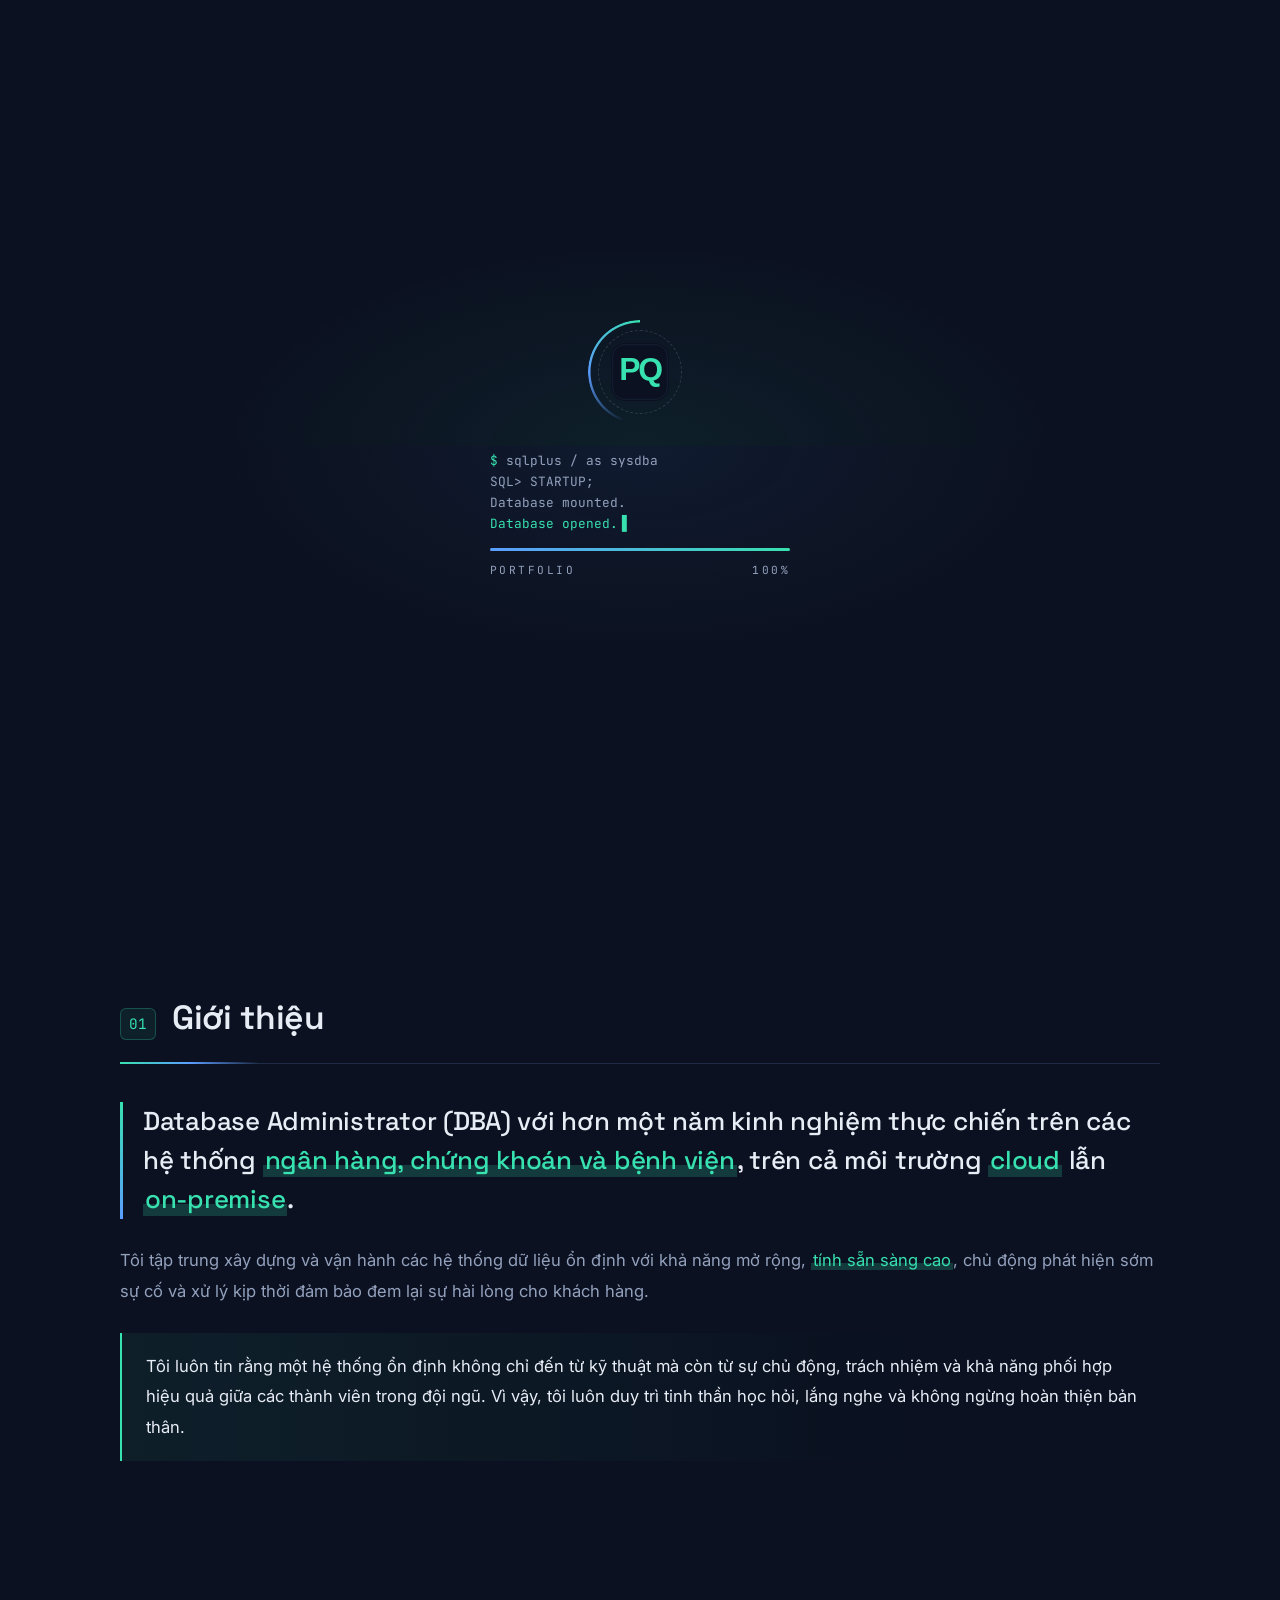
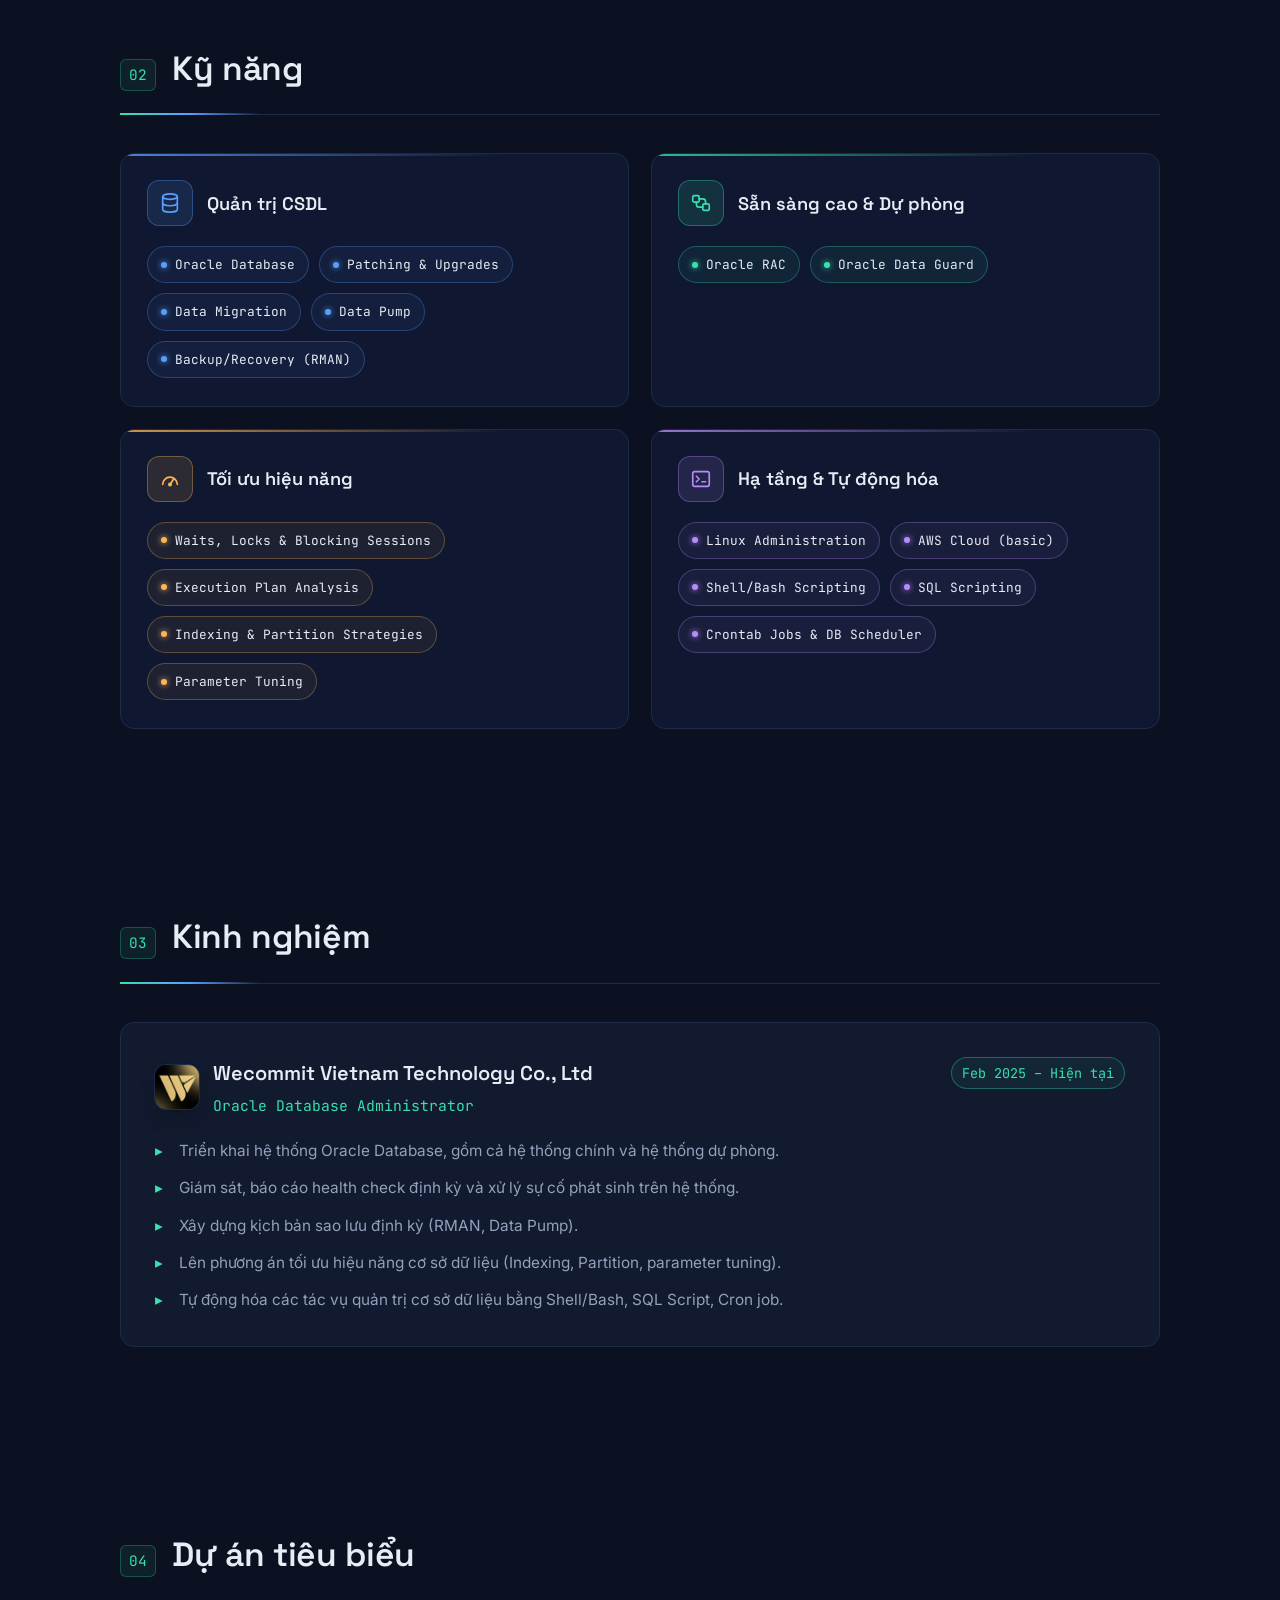
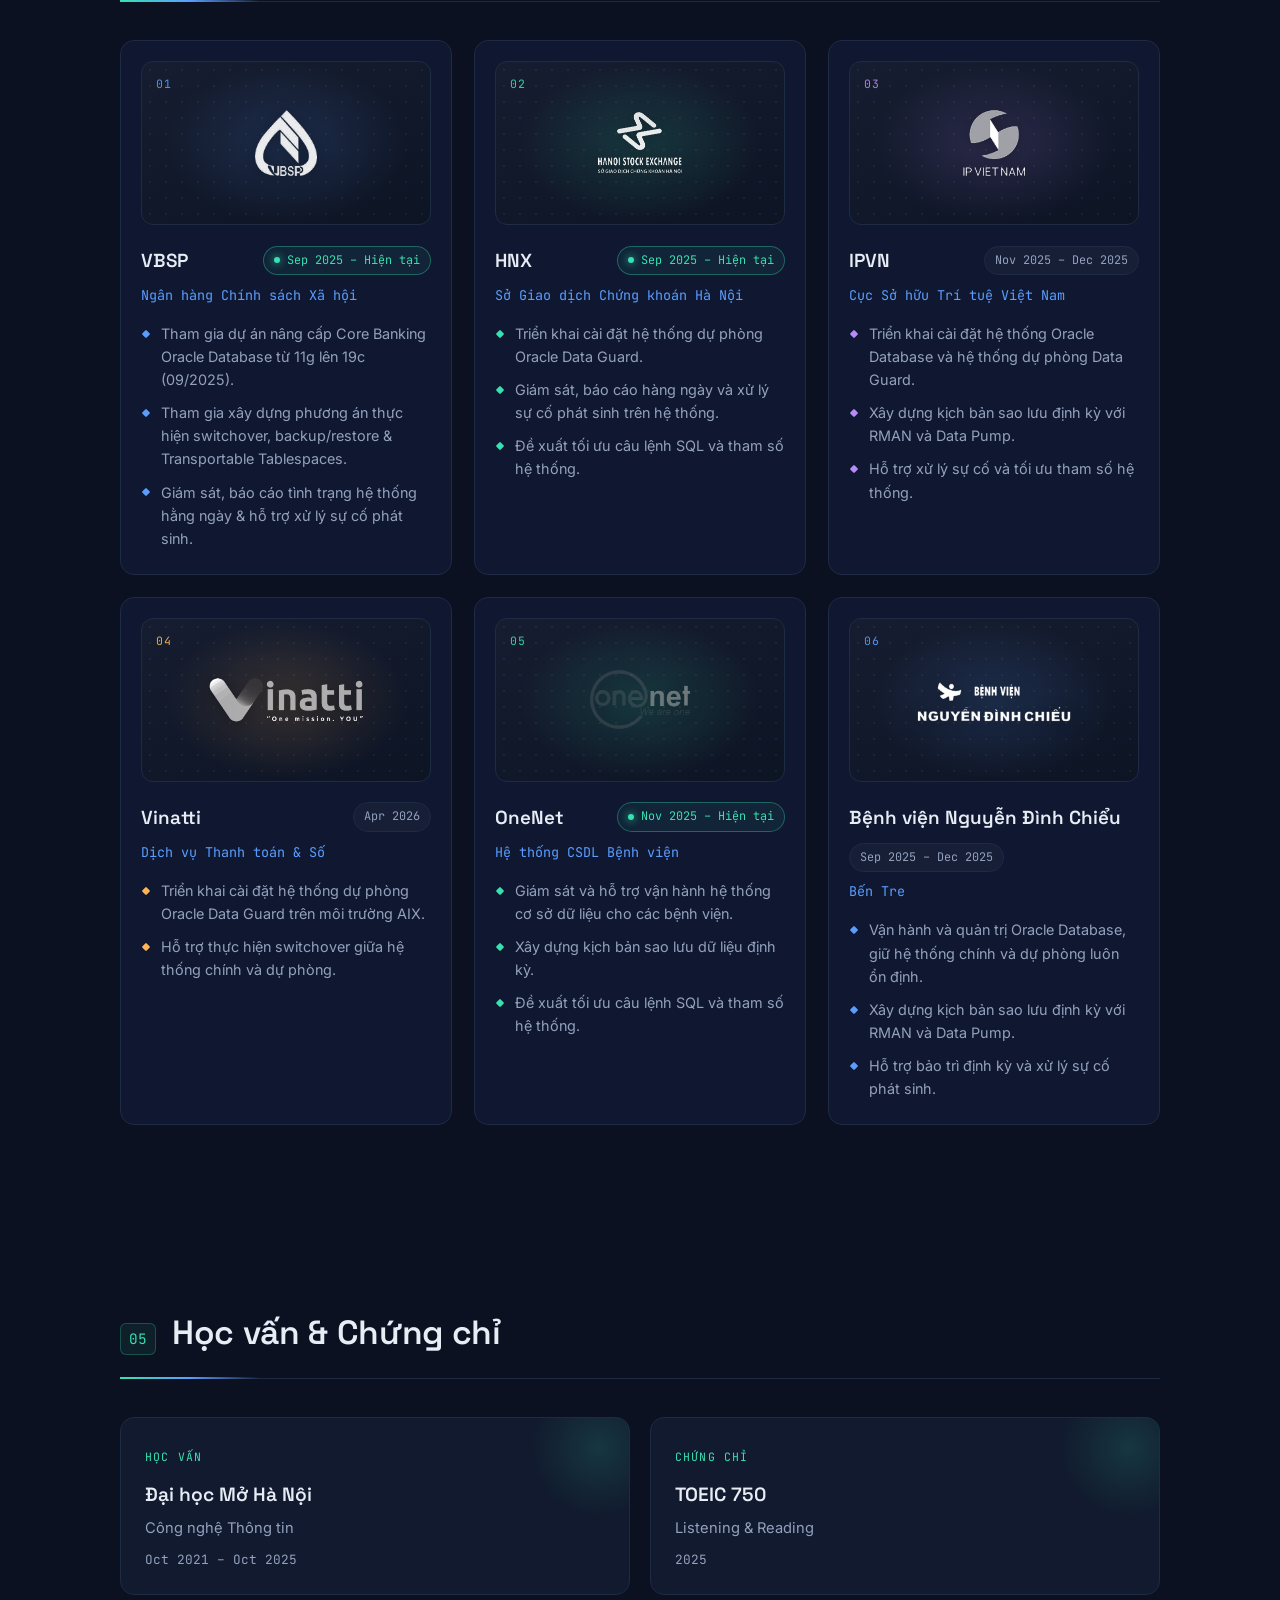
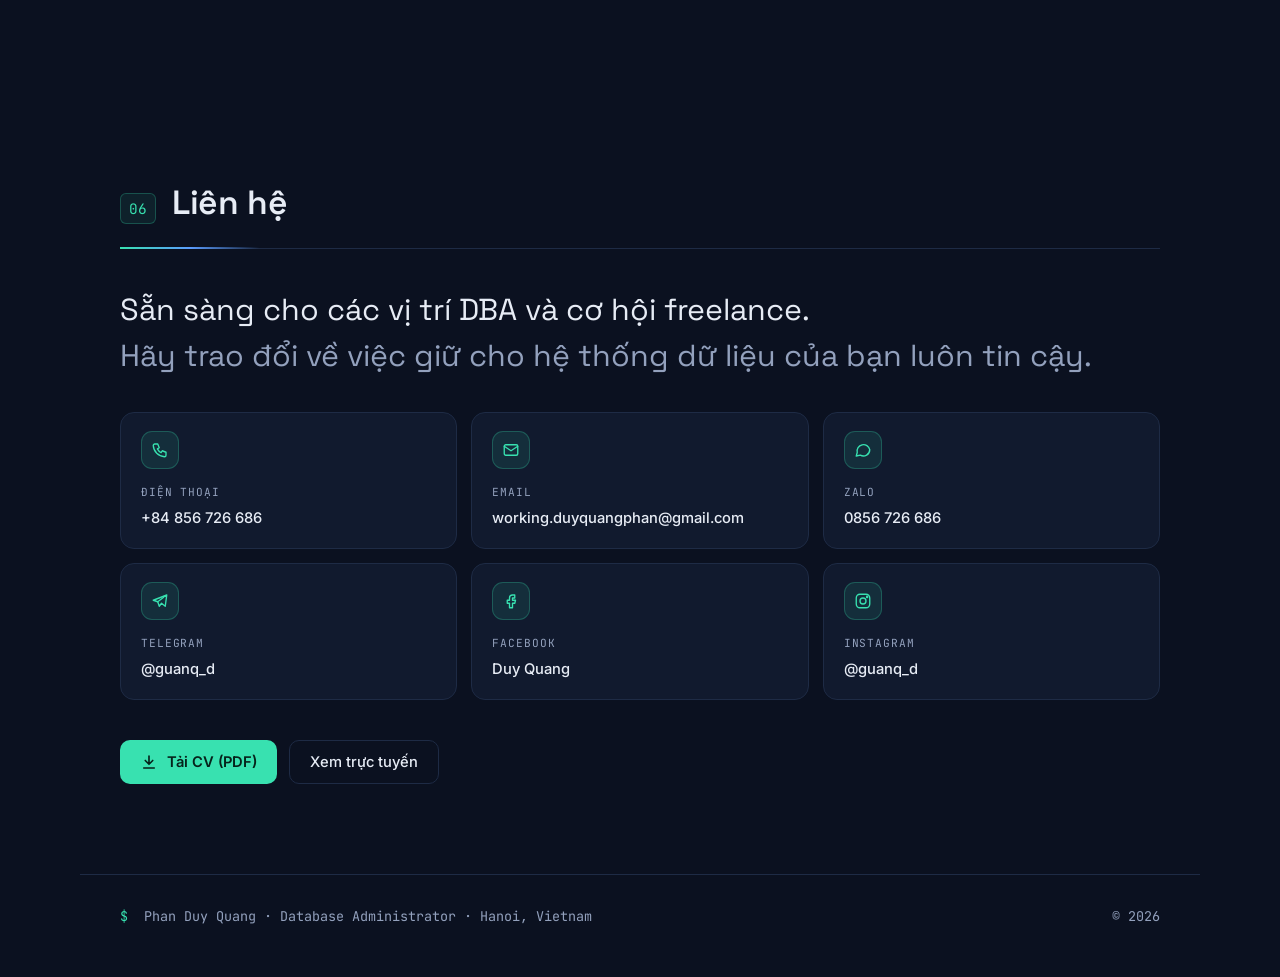
==== commit f8bb7774: "UFOs fly above card backgrounds but below text; cache-bust CSS/JS - Sắp lớp: nền sao < nền ô/card < " ====
--- a/index.html
+++ b/index.html
@@ -32,7 +32,7 @@
     />
 
     <script>document.documentElement.classList.add("js");</script>
-    <link rel="stylesheet" href="style.css" />
+    <link rel="stylesheet" href="style.css?v=2" />
   </head>
   <body class="is-loading">
     <!-- ========================= LOADER (màn chờ) ========================= -->
@@ -99,6 +99,8 @@
       </svg>
     </div>
 
+    <canvas class="fx" id="fx" aria-hidden="true"></canvas>
+
     <!-- ========================= NAVBAR ========================= -->
     <header class="nav" id="nav">
       <span class="nav__progress" id="scrollProgress"></span>
@@ -634,6 +636,6 @@
       <svg class="to-top__arrow" viewBox="0 0 24 24"><path d="M12 19V5M5 12l7-7 7 7" /></svg>
     </a>
 
-    <script src="script.js"></script>
+    <script src="script.js?v=2"></script>
   </body>
 </html>
--- a/style.css
+++ b/style.css
@@ -44,11 +44,12 @@
   background:
     radial-gradient(720px 420px at 82% -5%, rgba(91,157,255,.10), transparent 60%),
     radial-gradient(620px 420px at 0% 0%, rgba(56,225,176,.07), transparent 55%);
-  pointer-events: none; z-index: 0;
+  pointer-events: none; z-index: -1;
 }
 a { color: inherit; text-decoration: none; }
 ul { list-style: none; }
-main, .nav, .footer { position: relative; z-index: 1; }
+main, .nav, .footer { position: relative; }
+.nav { z-index: 20; }
 
 /* ============ NAVBAR (chữ to hơn) ============ */
 .nav {
@@ -425,7 +426,7 @@
   transition: opacity .7s ease, transform .8s cubic-bezier(.2,.8,.2,1);
   transition-delay: var(--rd, 0ms);
 }
-.reveal.is-visible { opacity: 1; transform: translateY(0); }
+.reveal.is-visible { opacity: 1; transform: none; }
 /* sau khi hiện xong: trả lại transition nhanh cho hover / tilt */
 .reveal.is-settled {
   transition: transform .2s ease, border-color .2s ease, box-shadow .3s ease;
@@ -575,12 +576,12 @@
 .sky {
   position: fixed; inset: 0;
   width: 100%; height: 100%;
-  pointer-events: none; z-index: 0;
+  pointer-events: none; z-index: -1;
 }
 .ufo {
   position: fixed; top: 0; left: 0;
   width: 92px; height: 92px;
-  pointer-events: none; z-index: 0;
+  pointer-events: none; z-index: 1;
   opacity: 0;
   transition: opacity 1.2s ease;
   will-change: transform;
@@ -603,6 +604,20 @@
 .ufo.is-hit svg { filter: brightness(2.2) drop-shadow(0 0 16px rgba(56,225,176,.9)); }
 .ufo--b.is-hit svg { filter: hue-rotate(150deg) brightness(2.2) drop-shadow(0 0 16px rgba(255,120,190,.9)); }
 
+/* lớp hiển thị: sao (0) < nền card < đĩa bay + laser (1) < chữ/ảnh (2) */
+.fx {
+  position: fixed; inset: 0;
+  width: 100%; height: 100%;
+  pointer-events: none; z-index: 1;
+}
+main :where(h1, h2, h3, p, li, span, a.btn, button, .hero__photo-frame, .exp__logo) {
+  position: relative; z-index: 2;
+}
+/* khối intro ở hero (animation tạo lớp riêng) -> nâng cả khối lên trên đĩa bay */
+main .intro { position: relative; z-index: 2; }
+/* card đang hover/nghiêng: nổi cả khối lên trên đĩa bay */
+main :where(.skillcard, .project, .contact__item, .edu__card, .exp):hover { z-index: 3; }
+
 /* ============ NAV: tiến độ cuộn, link active, thu gọn khi cuộn ============ */
 .nav { transition: padding .3s ease, background .3s ease, box-shadow .3s ease; }
 .nav.is-scrolled {
@@ -638,7 +653,7 @@
   animation: introUp .9s cubic-bezier(.2,.8,.2,1) forwards;
   animation-delay: calc(var(--d, 0) * 110ms + 250ms);
 }
-@keyframes introUp { to { opacity: 1; transform: none; filter: blur(0); } }
+@keyframes introUp { to { opacity: 1; transform: none; filter: none; } }
 
 .hero__name .word { display: inline-block; white-space: nowrap; }
 .hero__name { text-shadow: 0 0 40px rgba(91,157,255,.18); }
@@ -660,13 +675,13 @@
 }
 
 /* ============ SPOTLIGHT theo chuột trên card ============ */
-.spot { position: relative; isolation: isolate; }
+.spot { position: relative; }
 .spot::before {
   content: ""; position: absolute; inset: 0;
   border-radius: inherit;
   background: radial-gradient(380px circle at var(--mx, 50%) var(--my, 50%), rgba(56,225,176,.09), transparent 45%);
   opacity: 0; transition: opacity .3s ease;
-  pointer-events: none; z-index: -1;
+  pointer-events: none; z-index: 1;
 }
 .spot:hover::before { opacity: 1; }
 .skillcard:hover, .project:hover { box-shadow: 0 24px 50px -28px rgba(0,0,0,.9); }
@@ -725,8 +740,8 @@
 @media (max-width: 680px) {
   .nav__links a::after { display: none; }
   .nav__links a.is-active { color: var(--accent); }
-  .ufo { width: 58px; height: 58px; }
-  .ufo--b { width: 52px; height: 52px; }
+  .ufo { width: 66px; height: 66px; }
+  .ufo--b { width: 58px; height: 58px; }
   .to-top { right: 16px; bottom: 16px; width: 46px; height: 46px; }
 }
 
